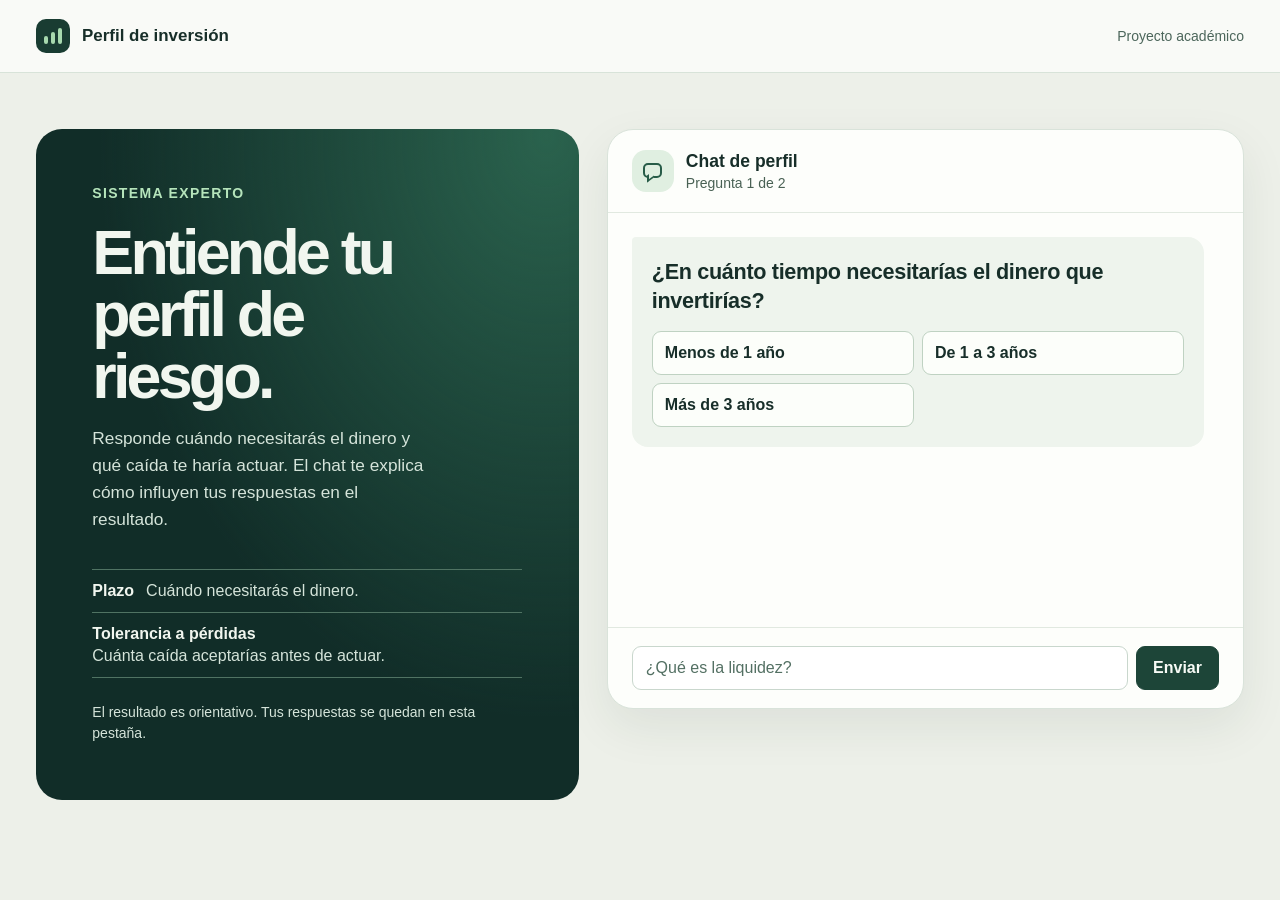
==== index.html @ 9a5e852f "Crear la página y el chat para explicar el perfil" ====
<!doctype html>
<html lang="es-MX">
<head>
  <meta charset="utf-8">
  <meta http-equiv="Content-Security-Policy" content="default-src 'none'; script-src 'self'; style-src 'self'; connect-src 'none'; base-uri 'none'; form-action 'none'">
  <meta name="viewport" content="width=device-width, initial-scale=1">
  <meta name="description" content="Explora tu perfil de riesgo y entiende qué respuestas explican tu resultado.">
  <meta name="theme-color" content="#112d28">
  <title>Perfil de inversión</title>
  <link rel="stylesheet" href="./styles.css">
  <script type="module" src="./chat.mjs"></script>
</head>
<body>
  <header class="header">
    <div class="contenedor cabecera">
      <div class="marca">
        <span class="marca-icono" aria-hidden="true"><i></i><i></i><i></i></span>
        <span>Perfil de inversión</span>
      </div>
      <span class="contexto">Proyecto académico</span>
    </div>
  </header>

  <main class="contenedor principal">
    <section class="introduccion" aria-labelledby="titulo">
      <div class="intro-texto">
        <p class="etiqueta">Sistema experto</p>
        <h1 id="titulo">Entiende tu perfil de riesgo.</h1>
        <p class="bajada">Responde cuándo necesitarás el dinero y qué caída te haría actuar. El chat te explica cómo influyen tus respuestas en el resultado.</p>
      </div>
      <ul class="factores" aria-label="Factores de tu perfil">
        <li><strong>Plazo</strong><span>Cuándo necesitarás el dinero.</span></li>
        <li><strong>Tolerancia a pérdidas</strong><span>Cuánta caída aceptarías antes de actuar.</span></li>
      </ul>
      <p class="alcance">El resultado es orientativo. Tus respuestas se quedan en esta pestaña.</p>
    </section>

    <section class="chat" aria-labelledby="titulo-chat">
      <header class="chat-cabecera">
        <div class="asistente" aria-hidden="true"><span></span></div>
        <div class="chat-identidad">
          <h2 id="titulo-chat">Chat de perfil</h2>
          <p id="progreso">Pregunta 1 de 2</p>
        </div>
        <button type="button" class="boton-texto" id="reiniciar" hidden>Reiniciar</button>
      </header>
      <div class="chat-cuerpo">
        <div id="conversacion"></div>
        <div id="ayuda-respuesta" class="ayuda" role="status" hidden></div>
      </div>
      <footer class="chat-pie">
        <form id="consulta" autocomplete="off">
          <label class="solo-lectores" for="duda">Pregunta al chat</label>
          <input id="duda" name="duda" type="text" maxlength="160" placeholder="¿Qué es la liquidez?" required>
          <button type="submit" class="boton-oscuro">Enviar</button>
        </form>
      </footer>
      <noscript><p class="sin-script">Activa JavaScript para usar el cuestionario.</p></noscript>
    </section>
  </main>
</body>
</html>
---- styles.css ----
:root {
  color-scheme: light;
  font-family: "Segoe UI", Arial, sans-serif;
  color: #172e29;
  background: #edf0e9;
  --tinta: #172e29;
  --borde: #d8e3d9;
  --enfoque: #176a4d;
}

* { box-sizing: border-box; }
body { margin: 0; }
[hidden] { display: none !important; }

button, input { font: inherit; }
button { cursor: pointer; }
button:focus-visible, input:focus-visible {
  outline: 3px solid var(--enfoque);
  outline-offset: 3px;
}

.contenedor {
  width: min(1240px, calc(100% - 72px));
  margin-inline: auto;
}

.header {
  background: #f9faf7;
  border-bottom: 1px solid var(--borde);
}

.cabecera {
  display: flex;
  align-items: center;
  justify-content: space-between;
  min-height: 72px;
  gap: 16px;
}

.marca {
  display: flex;
  align-items: center;
  gap: 12px;
  font-size: 1.06rem;
  font-weight: 700;
}

.marca-icono {
  display: flex;
  gap: 3px;
  align-items: end;
  justify-content: center;
  width: 34px;
  height: 34px;
  padding-bottom: 9px;
  border-radius: 10px;
  background: #193c32;
}

.marca-icono i { width: 4px; border-radius: 2px; background: #a7d9ae; }
.marca-icono i:nth-child(1) { height: 8px; }
.marca-icono i:nth-child(2) { height: 12px; }
.marca-icono i:nth-child(3) { height: 16px; }
.contexto { font-size: .875rem; color: #4c665b; }

.principal {
  display: grid;
  grid-template-columns: minmax(0, .92fr) minmax(0, 1.08fr);
  gap: 28px;
  padding-block: clamp(36px, 6.2vh, 74px);
  align-items: start;
}

.introduccion {
  color: #f1f6ef;
  background:
    radial-gradient(ellipse at 94% 1%, #2a624d 0%, transparent 62%),
    #112d28;
  border-radius: 26px;
  min-height: 580px;
  padding: clamp(32px, 4.4vw, 66px);
  display: flex;
  flex-direction: column;
}

.etiqueta {
  margin: 0;
  font-size: .875rem;
  font-weight: 700;
  letter-spacing: .095em;
  text-transform: uppercase;
}

.introduccion .etiqueta { color: #b5e4bb; }
h1 {
  margin: 20px 0 18px;
  max-width: 11ch;
  font-size: clamp(2.7rem, 4.9vw, 4.8rem);
  font-weight: 690;
  letter-spacing: -.06em;
  line-height: .99;
}

.bajada {
  margin: 0;
  color: #d5e4da;
  font-size: 1.08rem;
  line-height: 1.56;
  max-width: 36ch;
}

.factores {
  list-style: none;
  padding: 0;
  margin: 36px 0 0;
  border-top: 1px solid #507363;
}

.factores li {
  display: flex;
  flex-wrap: wrap;
  align-items: baseline;
  gap: 4px 12px;
  padding-block: 12px;
  border-bottom: 1px solid #507363;
}

.factores li span { color: #d5e4da; }
.alcance {
  margin: auto 0 0;
  padding-top: 24px;
  font-size: .875rem;
  line-height: 1.5;
  color: #d5e4da;
}

.chat {
  display: flex;
  flex-direction: column;
  min-width: 0;
  min-height: 580px;
  border: 1px solid #d9e3da;
  border-radius: 26px;
  background: #fdfefb;
  box-shadow: 0 18px 48px rgb(25 53 43 / .08);
}

.chat-cabecera {
  display: flex;
  align-items: center;
  gap: 12px;
  padding: 20px 24px;
  border-bottom: 1px solid #e1e9e0;
}

.asistente {
  display: grid;
  place-items: center;
  width: 42px;
  height: 42px;
  flex: 0 0 42px;
  border-radius: 14px;
  background: #e0efe1;
}

.asistente span {
  width: 19px;
  height: 15px;
  position: relative;
  border: 2px solid #285c48;
  border-radius: 5px;
}

.asistente span::after {
  content: '';
  position: absolute;
  width: 5px;
  height: 5px;
  left: 2px;
  bottom: -4px;
  border-left: 2px solid #285c48;
  border-bottom: 2px solid #285c48;
  transform: skewY(-36deg);
  background: #e0efe1;
}

.chat-identidad { flex: 1; }
.chat-identidad h2 { margin: 0; font-size: 1.095rem; }
.chat-identidad p { margin: 3px 0 0; color: #496154; font-size: .875rem; }

.chat-cuerpo {
  flex: 1;
  padding: 24px;
  min-height: 320px;
  max-height: 640px;
  overflow: auto;
  scrollbar-gutter: stable;
}

.turno, .ayuda {
  border-radius: 4px 16px 16px;
  background: #eef4ed;
  padding: 20px;
}

.pregunta {
  margin: 0 0 16px;
  font-size: clamp(1.1rem, 1.8vw, 1.35rem);
  letter-spacing: -.015em;
  line-height: 1.35;
}

.opciones { display: grid; grid-template-columns: repeat(2, minmax(0, 1fr)); gap: 8px; }
.opcion {
  padding: 10px 12px;
  min-height: 44px;
  border: 1px solid #bfd2c2;
  border-radius: 9px;
  background: #fcfefa;
  text-align: left;
  color: var(--tinta);
  font-weight: 650;
  line-height: 1.3;
}

.opcion:hover { background: #dcecdf; border-color: #6f9b7f; }
.respuesta {
  display: flex;
  align-items: center;
  justify-content: space-between;
  gap: 6px 12px;
  flex-wrap: wrap;
  margin: 0 0 8px auto;
  width: fit-content;
  max-width: 100%;
  padding: 4px 10px 4px 14px;
  border-radius: 13px 4px 13px 13px;
  background: #e8efe7;
  font-size: .9375rem;
}

.respuestas { margin-bottom: 20px; }
.boton-texto {
  padding: 5px 8px;
  min-height: 34px;
  border: 0;
  background: transparent;
  border-radius: 6px;
  color: #2f614d;
  font-size: .875rem;
  font-weight: 700;
}
.boton-texto:hover { text-decoration: underline; }
.volver { margin-top: 10px; }

.ayuda { margin-top: 14px; color: #254a3c; line-height: 1.48; }
.resultado {
  padding: 22px;
  border-radius: 15px;
  border: 1px solid #b7d2bd;
  background: #edf6ea;
}
.resultado--moderado { background: #f5f4e4; border-color: #dcd5a5; }
.resultado--propenso { background: #e9f0f6; border-color: #b8cde0; }
.resultado .etiqueta { color: #365b4c; }
.resultado h3 { font-size: clamp(1.65rem, 4vw, 2.25rem); letter-spacing: -.035em; margin: 6px 0 8px; }
.resultado-texto { margin: 0; line-height: 1.48; }
.motivos { margin-top: 16px; padding-top: 15px; border-top: 1px solid #b7cbbd; }
.motivos h4 { margin: 0; }
.motivos ul { margin: 8px 0 0; padding-left: 19px; line-height: 1.46; }
.motivos li + li { margin-top: 7px; }
.boton-explicar {
  margin-top: 16px;
  padding: 9px 12px;
  min-height: 40px;
  color: #123b2e;
  background: #fbfdfb;
  border: 1px solid #adc8b7;
  border-radius: 8px;
  font-weight: 650;
}
.boton-explicar:hover { background: #e7f1e8; }

.chat-pie { padding: 18px 24px; border-top: 1px solid #e1e9e0; }
.chat-pie form { display: flex; gap: 8px; }
input {
  flex: 1;
  width: 100%;
  min-width: 0;
  padding: 11px 13px;
  border: 1px solid #c9d7cd;
  border-radius: 9px;
  color: var(--tinta);
  background: #fff;
}
input::placeholder { color: #537063; }
.boton-oscuro {
  min-height: 44px;
  padding-inline: 16px;
  border: 1px solid #1d4538;
  border-radius: 9px;
  color: #f7fbf6;
  background: #1d4538;
  font-weight: 650;
}
.boton-oscuro:hover { background: #30624e; }

.sin-script { padding-inline: 24px; }
.solo-lectores {
  position: absolute;
  width: 1px;
  height: 1px;
  padding: 0;
  margin: -1px;
  overflow: hidden;
  clip-path: inset(50%);
  white-space: nowrap;
}

@media (max-width: 960px) {
  .contenedor { width: min(100% - 40px, 820px); }
  .principal { gap: 16px; }
  .introduccion { padding: 32px; }
}

@media (max-width: 720px) {
  .contenedor { width: calc(100% - 28px); }
  .cabecera { min-height: 60px; gap: 8px; }
  .marca { font-size: .97rem; gap: 7px; }
  .marca-icono { width: 29px; height: 29px; padding-bottom: 6px; }
  .contexto { font-size: .8125rem; }
  .principal { grid-template-columns: minmax(0, 1fr); padding-block: 16px 26px; }
  .introduccion { min-height: 0; padding: 24px; border-radius: 18px; }
  h1 { max-width: 15ch; margin-block: 10px 12px; font-size: clamp(2.25rem, 9.1vw, 3rem); }
  .bajada { font-size: 1rem; }
  .factores { display: none; }
  .alcance { padding-top: 12px; }
  .chat { min-height: 390px; border-radius: 18px; }
  .chat-cuerpo { min-height: 236px; max-height: none; }
  .chat-cabecera, .chat-cuerpo, .chat-pie { padding: 14px; }
  .turno, .ayuda, .resultado { padding: 16px; }
}

@media (max-width: 360px) {
  .opciones { grid-template-columns: minmax(0, 1fr); }
}
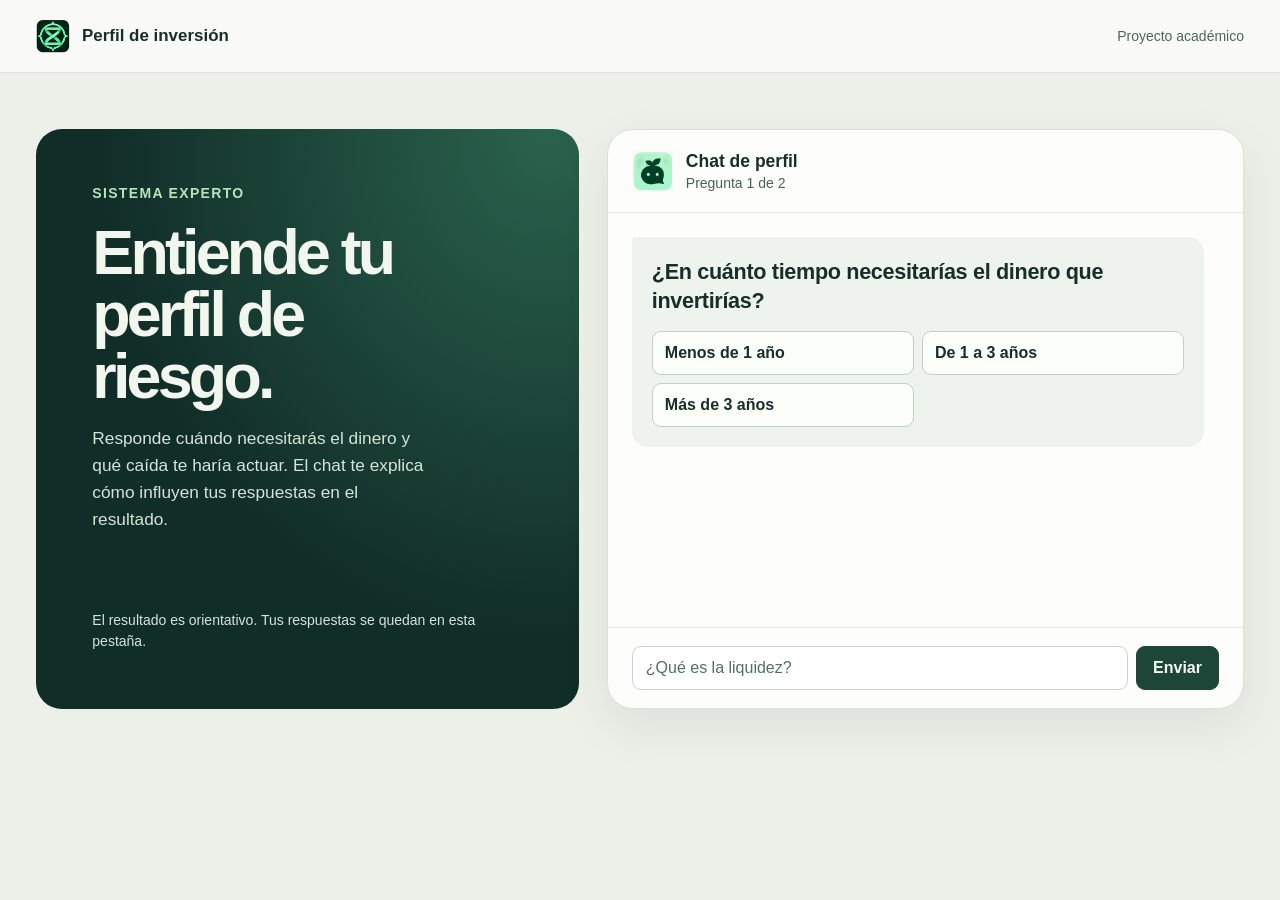
==== commit 2ce5d4b3: "Integrar los iconos y completar las explicaciones del chat" ====
--- a/index.html
+++ b/index.html
@@ -2,11 +2,12 @@
 <html lang="es-MX">
 <head>
   <meta charset="utf-8">
-  <meta http-equiv="Content-Security-Policy" content="default-src 'none'; script-src 'self'; style-src 'self'; connect-src 'none'; base-uri 'none'; form-action 'none'">
+  <meta http-equiv="Content-Security-Policy" content="default-src 'none'; script-src 'self'; style-src 'self'; img-src 'self'; connect-src 'none'; base-uri 'none'; form-action 'none'">
   <meta name="viewport" content="width=device-width, initial-scale=1">
   <meta name="description" content="Explora tu perfil de riesgo y entiende qué respuestas explican tu resultado.">
   <meta name="theme-color" content="#112d28">
   <title>Perfil de inversión</title>
+  <link rel="icon" href="./assets/marca.webp" type="image/webp">
   <link rel="stylesheet" href="./styles.css">
   <script type="module" src="./chat.mjs"></script>
 </head>
@@ -14,7 +15,7 @@
   <header class="header">
     <div class="contenedor cabecera">
       <div class="marca">
-        <span class="marca-icono" aria-hidden="true"><i></i><i></i><i></i></span>
+        <img class="marca-icono" src="./assets/marca.webp" width="34" height="34" alt="">
         <span>Perfil de inversión</span>
       </div>
       <span class="contexto">Proyecto académico</span>
@@ -28,16 +29,12 @@
         <h1 id="titulo">Entiende tu perfil de riesgo.</h1>
         <p class="bajada">Responde cuándo necesitarás el dinero y qué caída te haría actuar. El chat te explica cómo influyen tus respuestas en el resultado.</p>
       </div>
-      <ul class="factores" aria-label="Factores de tu perfil">
-        <li><strong>Plazo</strong><span>Cuándo necesitarás el dinero.</span></li>
-        <li><strong>Tolerancia a pérdidas</strong><span>Cuánta caída aceptarías antes de actuar.</span></li>
-      </ul>
       <p class="alcance">El resultado es orientativo. Tus respuestas se quedan en esta pestaña.</p>
     </section>
 
     <section class="chat" aria-labelledby="titulo-chat">
       <header class="chat-cabecera">
-        <div class="asistente" aria-hidden="true"><span></span></div>
+        <img class="asistente" src="./assets/asistente.webp" width="42" height="42" alt="">
         <div class="chat-identidad">
           <h2 id="titulo-chat">Chat de perfil</h2>
           <p id="progreso">Pregunta 1 de 2</p>
--- a/styles.css
+++ b/styles.css
@@ -46,21 +46,11 @@
 }
 
 .marca-icono {
-  display: flex;
-  gap: 3px;
-  align-items: end;
-  justify-content: center;
   width: 34px;
   height: 34px;
-  padding-bottom: 9px;
-  border-radius: 10px;
-  background: #193c32;
-}
-
-.marca-icono i { width: 4px; border-radius: 2px; background: #a7d9ae; }
-.marca-icono i:nth-child(1) { height: 8px; }
-.marca-icono i:nth-child(2) { height: 12px; }
-.marca-icono i:nth-child(3) { height: 16px; }
+  flex: 0 0 auto;
+}
+
 .contexto { font-size: .875rem; color: #4c665b; }
 
 .principal {
@@ -109,23 +99,6 @@
   max-width: 36ch;
 }
 
-.factores {
-  list-style: none;
-  padding: 0;
-  margin: 36px 0 0;
-  border-top: 1px solid #507363;
-}
-
-.factores li {
-  display: flex;
-  flex-wrap: wrap;
-  align-items: baseline;
-  gap: 4px 12px;
-  padding-block: 12px;
-  border-bottom: 1px solid #507363;
-}
-
-.factores li span { color: #d5e4da; }
 .alcance {
   margin: auto 0 0;
   padding-top: 24px;
@@ -154,34 +127,9 @@
 }
 
 .asistente {
-  display: grid;
-  place-items: center;
   width: 42px;
   height: 42px;
   flex: 0 0 42px;
-  border-radius: 14px;
-  background: #e0efe1;
-}
-
-.asistente span {
-  width: 19px;
-  height: 15px;
-  position: relative;
-  border: 2px solid #285c48;
-  border-radius: 5px;
-}
-
-.asistente span::after {
-  content: '';
-  position: absolute;
-  width: 5px;
-  height: 5px;
-  left: 2px;
-  bottom: -4px;
-  border-left: 2px solid #285c48;
-  border-bottom: 2px solid #285c48;
-  transform: skewY(-36deg);
-  background: #e0efe1;
 }
 
 .chat-identidad { flex: 1; }
@@ -327,13 +275,12 @@
   .contenedor { width: calc(100% - 28px); }
   .cabecera { min-height: 60px; gap: 8px; }
   .marca { font-size: .97rem; gap: 7px; }
-  .marca-icono { width: 29px; height: 29px; padding-bottom: 6px; }
+  .marca-icono { width: 29px; height: 29px; }
   .contexto { font-size: .8125rem; }
   .principal { grid-template-columns: minmax(0, 1fr); padding-block: 16px 26px; }
   .introduccion { min-height: 0; padding: 24px; border-radius: 18px; }
   h1 { max-width: 15ch; margin-block: 10px 12px; font-size: clamp(2.25rem, 9.1vw, 3rem); }
   .bajada { font-size: 1rem; }
-  .factores { display: none; }
   .alcance { padding-top: 12px; }
   .chat { min-height: 390px; border-radius: 18px; }
   .chat-cuerpo { min-height: 236px; max-height: none; }
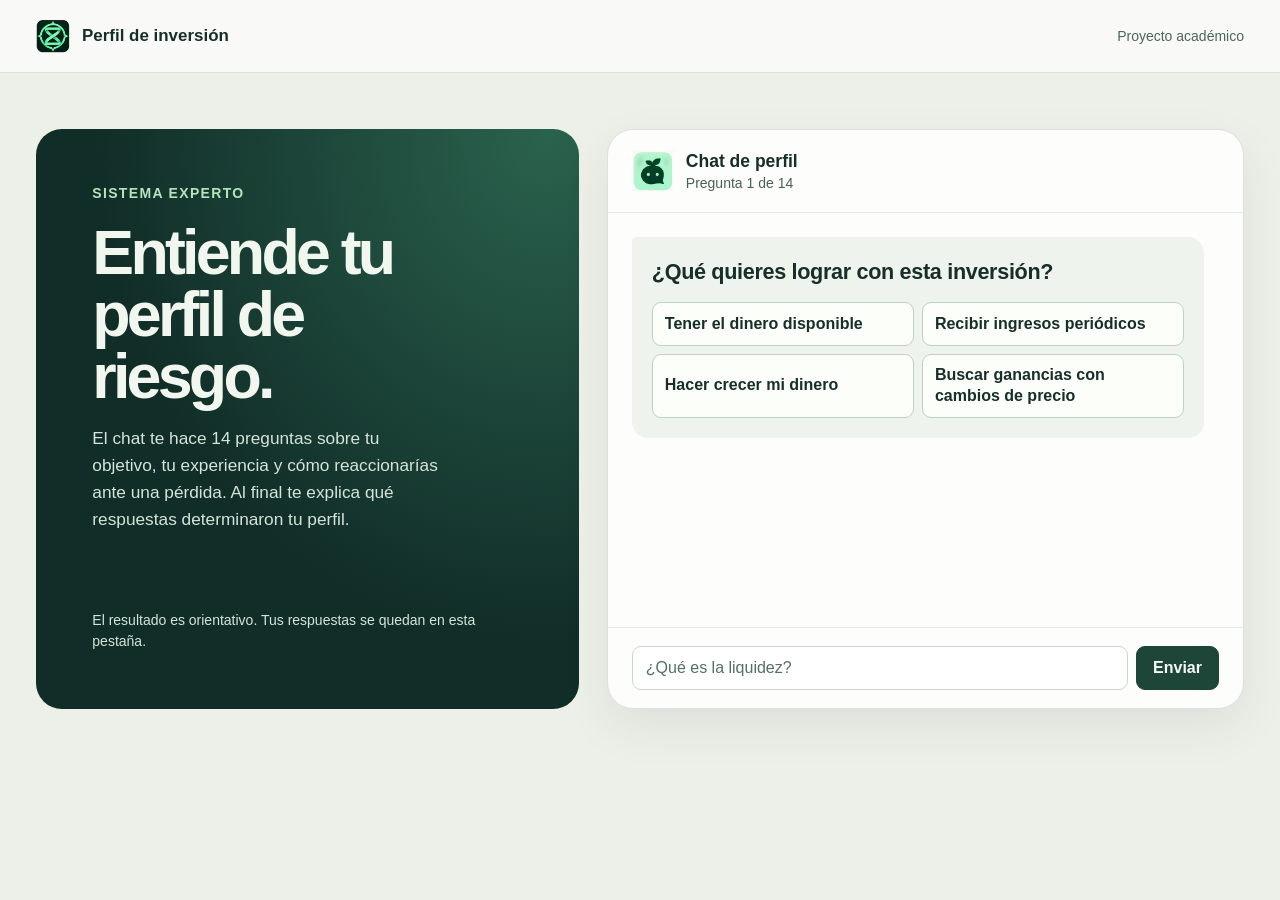
==== commit 49964fc1: "Completar el cuestionario y explicar el cálculo del perfil" ====
--- a/index.html
+++ b/index.html
@@ -27,7 +27,7 @@
       <div class="intro-texto">
         <p class="etiqueta">Sistema experto</p>
         <h1 id="titulo">Entiende tu perfil de riesgo.</h1>
-        <p class="bajada">Responde cuándo necesitarás el dinero y qué caída te haría actuar. El chat te explica cómo influyen tus respuestas en el resultado.</p>
+        <p class="bajada">El chat te hace 14 preguntas sobre tu objetivo, tu experiencia y cómo reaccionarías ante una pérdida. Al final te explica qué respuestas determinaron tu perfil.</p>
       </div>
       <p class="alcance">El resultado es orientativo. Tus respuestas se quedan en esta pestaña.</p>
     </section>
@@ -37,7 +37,7 @@
         <img class="asistente" src="./assets/asistente.webp" width="42" height="42" alt="">
         <div class="chat-identidad">
           <h2 id="titulo-chat">Chat de perfil</h2>
-          <p id="progreso">Pregunta 1 de 2</p>
+          <p id="progreso">Pregunta 1 de 14</p>
         </div>
         <button type="button" class="boton-texto" id="reiniciar" hidden>Reiniciar</button>
       </header>
--- a/styles.css
+++ b/styles.css
@@ -14,7 +14,7 @@
 
 button, input { font: inherit; }
 button { cursor: pointer; }
-button:focus-visible, input:focus-visible {
+button:focus-visible, input:focus-visible, summary:focus-visible {
   outline: 3px solid var(--enfoque);
   outline-offset: 3px;
 }
@@ -172,22 +172,42 @@
 }
 
 .opcion:hover { background: #dcecdf; border-color: #6f9b7f; }
+.opcion[aria-pressed="true"] { border-color: #6f9b7f; background: #dcecdf; }
+.respuestas {
+  margin-top: 16px;
+  border: 1px solid var(--borde);
+  border-radius: 10px;
+  background: #fcfefa;
+}
+.respuestas summary {
+  min-height: 44px;
+  padding: 11px 14px;
+  color: #2f614d;
+  font-weight: 650;
+  cursor: pointer;
+}
+.respuestas ul {
+  list-style: none;
+  margin: 0;
+  padding: 0 12px 12px;
+}
 .respuesta {
   display: flex;
   align-items: center;
   justify-content: space-between;
   gap: 6px 12px;
   flex-wrap: wrap;
-  margin: 0 0 8px auto;
-  width: fit-content;
-  max-width: 100%;
-  padding: 4px 10px 4px 14px;
-  border-radius: 13px 4px 13px 13px;
+  margin-bottom: 6px;
+  padding: 7px 10px;
+  border-radius: 8px;
   background: #e8efe7;
   font-size: .9375rem;
 }
 
-.respuestas { margin-bottom: 20px; }
+.respuesta:last-child { margin-bottom: 0; }
+.respuesta-texto { flex: 1 1 190px; }
+.respuesta-texto strong, .respuesta-texto span { display: block; }
+.respuesta-texto span { margin-top: 2px; }
 .boton-texto {
   padding: 5px 8px;
   min-height: 34px;
@@ -215,6 +235,9 @@
 .resultado-texto { margin: 0; line-height: 1.48; }
 .motivos { margin-top: 16px; padding-top: 15px; border-top: 1px solid #b7cbbd; }
 .motivos h4 { margin: 0; }
+.motivos h5 { margin: 15px 0 4px; font-size: .95rem; }
+.motivos p { margin: 0; line-height: 1.46; }
+.motivos ul + p { margin-top: 8px; }
 .motivos ul { margin: 8px 0 0; padding-left: 19px; line-height: 1.46; }
 .motivos li + li { margin-top: 7px; }
 .boton-explicar {
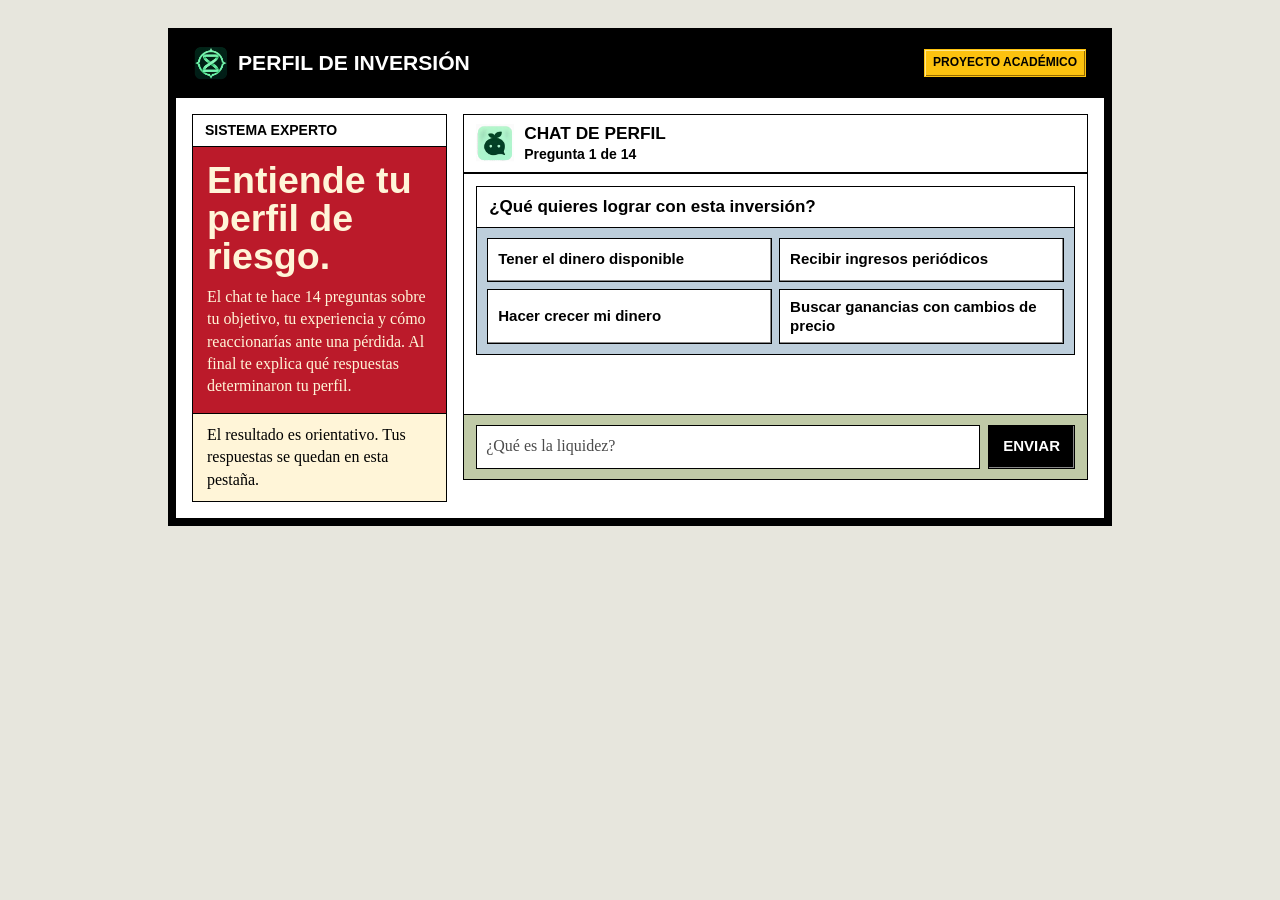
==== commit dc8921e7: "Aplicar un estilo de catálogo web de los noventa" ====
--- a/index.html
+++ b/index.html
@@ -5,11 +5,11 @@
   <meta http-equiv="Content-Security-Policy" content="default-src 'none'; script-src 'self'; style-src 'self'; img-src 'self'; connect-src 'none'; base-uri 'none'; form-action 'none'">
   <meta name="viewport" content="width=device-width, initial-scale=1">
   <meta name="description" content="Explora tu perfil de riesgo y entiende qué respuestas explican tu resultado.">
-  <meta name="theme-color" content="#112d28">
+  <meta name="theme-color" content="#000000">
   <title>Perfil de inversión</title>
   <link rel="icon" href="./assets/marca.webp" type="image/webp">
-  <link rel="stylesheet" href="./styles.css">
-  <script type="module" src="./chat.mjs"></script>
+  <link rel="stylesheet" href="./styles.css?v=3">
+  <script type="module" src="./chat.mjs?v=2"></script>
 </head>
 <body>
   <header class="header">
--- a/styles.css
+++ b/styles.css
@@ -1,282 +1,270 @@
 :root {
   color-scheme: light;
-  font-family: "Segoe UI", Arial, sans-serif;
-  color: #172e29;
-  background: #edf0e9;
-  --tinta: #172e29;
-  --borde: #d8e3d9;
-  --enfoque: #176a4d;
+  color: #000;
+  background: #e7e6dd;
+  font: 1rem/1.4 "Times New Roman", Times, serif;
+  --tinta: #000;
+  --papel: #fff;
+  --crema: #fff5d8;
+  --rojo: #bb1a2a;
+  --amarillo: #fcc20f;
+  --enlace: #0000ee;
+  --cielo: #bdcedb;
+  --salvia: #c0caa7;
+  --melocoton: #ebbb94;
+  --lavanda: #b6bfee;
+  --fuente-ui: Helvetica, Arial, sans-serif;
+  --fuente-titular: "Arial Black", Arial, sans-serif;
 }
 
 * { box-sizing: border-box; }
-body { margin: 0; }
 [hidden] { display: none !important; }
+
+body {
+  width: min(944px, calc(100% - 40px));
+  margin: 28px auto;
+  border: 8px solid var(--tinta);
+  background: var(--papel);
+}
 
 button, input { font: inherit; }
 button { cursor: pointer; }
 button:focus-visible, input:focus-visible, summary:focus-visible {
-  outline: 3px solid var(--enfoque);
-  outline-offset: 3px;
-}
-
-.contenedor {
-  width: min(1240px, calc(100% - 72px));
-  margin-inline: auto;
+  outline: 3px solid var(--enlace);
+  outline-offset: 2px;
 }
 
 .header {
-  background: #f9faf7;
-  border-bottom: 1px solid var(--borde);
+  color: var(--papel);
+  background: var(--tinta);
 }
 
 .cabecera {
+  min-height: 62px;
   display: flex;
   align-items: center;
   justify-content: space-between;
-  min-height: 72px;
-  gap: 16px;
+  gap: 12px;
+  padding: 4px 18px 12px;
 }
 
 .marca {
   display: flex;
   align-items: center;
-  gap: 12px;
-  font-size: 1.06rem;
-  font-weight: 700;
-}
-
-.marca-icono {
-  width: 34px;
-  height: 34px;
+  gap: 10px;
+  font: 900 clamp(1rem, 2.6vw, 1.32rem)/1.1 var(--fuente-titular);
+  text-transform: uppercase;
+}
+
+.marca-icono, .asistente {
+  display: block;
   flex: 0 0 auto;
 }
 
-.contexto { font-size: .875rem; color: #4c665b; }
+.contexto {
+  padding: 6px 8px;
+  color: var(--tinta);
+  background: var(--amarillo);
+  border: 1px solid var(--amarillo);
+  box-shadow: inset 1px 1px 0 #ffe589, inset -1px -1px 0 #966b00;
+  font: 700 .75rem/1.14 var(--fuente-ui);
+  text-align: center;
+  text-transform: uppercase;
+}
 
 .principal {
   display: grid;
-  grid-template-columns: minmax(0, .92fr) minmax(0, 1.08fr);
-  gap: 28px;
-  padding-block: clamp(36px, 6.2vh, 74px);
+  grid-template-columns: minmax(0, 29fr) minmax(0, 71fr);
   align-items: start;
+  gap: 16px;
+  padding: 16px;
 }
 
 .introduccion {
-  color: #f1f6ef;
-  background:
-    radial-gradient(ellipse at 94% 1%, #2a624d 0%, transparent 62%),
-    #112d28;
-  border-radius: 26px;
-  min-height: 580px;
-  padding: clamp(32px, 4.4vw, 66px);
-  display: flex;
+  border: 1px solid var(--tinta);
+  background: var(--rojo);
+  color: var(--crema);
+}
+
+.etiqueta {
+  margin: 0;
+  padding: 7px 12px;
+  border-bottom: 1px solid var(--tinta);
+  color: var(--tinta);
+  background: var(--papel);
+  font: 700 .875rem/1.2 var(--fuente-ui);
+  text-transform: uppercase;
+}
+
+h1 {
+  margin: 14px 14px 10px;
+  font: 900 clamp(1.6rem, 3.25vw, 2.35rem)/1.02 var(--fuente-titular);
+}
+
+.bajada { margin: 0 14px 15px; }
+.alcance {
+  margin: 0;
+  padding: 10px 14px;
+  border-top: 1px solid var(--tinta);
+  background: var(--crema);
+  color: var(--tinta);
+}
+
+.chat {
+  display: flex;
+  min-width: 0;
   flex-direction: column;
-}
-
-.etiqueta {
-  margin: 0;
-  font-size: .875rem;
-  font-weight: 700;
-  letter-spacing: .095em;
-  text-transform: uppercase;
-}
-
-.introduccion .etiqueta { color: #b5e4bb; }
-h1 {
-  margin: 20px 0 18px;
-  max-width: 11ch;
-  font-size: clamp(2.7rem, 4.9vw, 4.8rem);
-  font-weight: 690;
-  letter-spacing: -.06em;
-  line-height: .99;
-}
-
-.bajada {
-  margin: 0;
-  color: #d5e4da;
-  font-size: 1.08rem;
-  line-height: 1.56;
-  max-width: 36ch;
-}
-
-.alcance {
-  margin: auto 0 0;
-  padding-top: 24px;
-  font-size: .875rem;
-  line-height: 1.5;
-  color: #d5e4da;
-}
-
-.chat {
-  display: flex;
-  flex-direction: column;
-  min-width: 0;
-  min-height: 580px;
-  border: 1px solid #d9e3da;
-  border-radius: 26px;
-  background: #fdfefb;
-  box-shadow: 0 18px 48px rgb(25 53 43 / .08);
+  border: 1px solid var(--tinta);
+  background: var(--papel);
 }
 
 .chat-cabecera {
   display: flex;
   align-items: center;
-  gap: 12px;
-  padding: 20px 24px;
-  border-bottom: 1px solid #e1e9e0;
-}
-
-.asistente {
-  width: 42px;
-  height: 42px;
-  flex: 0 0 42px;
-}
-
+  gap: 10px;
+  padding: 9px 12px;
+  border-bottom: 2px solid var(--tinta);
+}
+
+.asistente { width: 38px; height: 38px; }
 .chat-identidad { flex: 1; }
-.chat-identidad h2 { margin: 0; font-size: 1.095rem; }
-.chat-identidad p { margin: 3px 0 0; color: #496154; font-size: .875rem; }
+.chat-identidad h2 {
+  margin: 0;
+  font: 900 1.08rem/1.15 var(--fuente-titular);
+  text-transform: uppercase;
+}
+.chat-identidad p { margin: 2px 0 0; font: 700 .875rem/1.2 var(--fuente-ui); }
 
 .chat-cuerpo {
-  flex: 1;
-  padding: 24px;
-  min-height: 320px;
-  max-height: 640px;
+  min-height: 240px;
+  max-height: 560px;
+  padding: 12px;
   overflow: auto;
-  scrollbar-gutter: stable;
-}
-
-.turno, .ayuda {
-  border-radius: 4px 16px 16px;
-  background: #eef4ed;
-  padding: 20px;
-}
-
+}
+
+.turno, .ayuda, .respuestas, .resultado { border: 1px solid var(--tinta); }
+.turno { background: var(--cielo); }
 .pregunta {
-  margin: 0 0 16px;
-  font-size: clamp(1.1rem, 1.8vw, 1.35rem);
-  letter-spacing: -.015em;
-  line-height: 1.35;
-}
-
-.opciones { display: grid; grid-template-columns: repeat(2, minmax(0, 1fr)); gap: 8px; }
-.opcion {
-  padding: 10px 12px;
+  margin: 0;
+  padding: 9px 12px;
+  border-bottom: 1px solid var(--tinta);
+  background: var(--papel);
+  font: 700 1.065rem/1.3 var(--fuente-ui);
+}
+
+.opciones {
+  display: grid;
+  grid-template-columns: repeat(2, minmax(0, 1fr));
+  gap: 7px;
+  padding: 10px;
+}
+
+.opcion, .boton-explicar, .boton-oscuro {
   min-height: 44px;
-  border: 1px solid #bfd2c2;
-  border-radius: 9px;
-  background: #fcfefa;
-  text-align: left;
-  color: var(--tinta);
-  font-weight: 650;
-  line-height: 1.3;
-}
-
-.opcion:hover { background: #dcecdf; border-color: #6f9b7f; }
-.opcion[aria-pressed="true"] { border-color: #6f9b7f; background: #dcecdf; }
+  padding: 8px 10px;
+  border: 1px solid var(--tinta);
+  background: var(--papel);
+  color: var(--tinta);
+  box-shadow: inset -1px -1px 0 #888;
+  font: 700 .94rem/1.25 var(--fuente-ui);
+}
+.opcion { text-align: left; }
+.opcion:hover, .opcion[aria-pressed="true"], .boton-explicar:hover { background: var(--crema); }
+.opcion:active, .boton-explicar:active, .boton-oscuro:active {
+  box-shadow: inset 1px 1px 0 #888;
+}
+
+.boton-texto {
+  min-height: 36px;
+  padding: 4px 8px;
+  border: 0;
+  background: transparent;
+  color: var(--enlace);
+  text-decoration: underline;
+  font-size: .94rem;
+}
+.boton-texto:hover { text-decoration-thickness: 2px; }
+.volver { margin: 0 0 4px 4px; }
+
 .respuestas {
-  margin-top: 16px;
-  border: 1px solid var(--borde);
-  border-radius: 10px;
-  background: #fcfefa;
+  margin-top: 10px;
+  background: var(--papel);
 }
 .respuestas summary {
   min-height: 44px;
-  padding: 11px 14px;
-  color: #2f614d;
-  font-weight: 650;
+  padding: 9px 11px;
+  color: var(--enlace);
+  font-weight: 700;
+  text-decoration: underline;
   cursor: pointer;
 }
-.respuestas ul {
-  list-style: none;
-  margin: 0;
-  padding: 0 12px 12px;
-}
+.respuestas ul { margin: 0; padding: 0; list-style: none; }
 .respuesta {
   display: flex;
   align-items: center;
   justify-content: space-between;
-  gap: 6px 12px;
   flex-wrap: wrap;
-  margin-bottom: 6px;
+  gap: 4px 10px;
   padding: 7px 10px;
-  border-radius: 8px;
-  background: #e8efe7;
-  font-size: .9375rem;
-}
-
-.respuesta:last-child { margin-bottom: 0; }
-.respuesta-texto { flex: 1 1 190px; }
+  border-top: 1px solid var(--tinta);
+}
+.respuesta:nth-child(odd) { background: var(--crema); }
+.respuesta-texto { flex: 1 1 180px; }
 .respuesta-texto strong, .respuesta-texto span { display: block; }
-.respuesta-texto span { margin-top: 2px; }
-.boton-texto {
-  padding: 5px 8px;
-  min-height: 34px;
-  border: 0;
-  background: transparent;
-  border-radius: 6px;
-  color: #2f614d;
-  font-size: .875rem;
-  font-weight: 700;
-}
-.boton-texto:hover { text-decoration: underline; }
-.volver { margin-top: 10px; }
-
-.ayuda { margin-top: 14px; color: #254a3c; line-height: 1.48; }
+.respuesta-texto strong { font-family: var(--fuente-ui); }
+
+.ayuda {
+  margin-top: 10px;
+  padding: 10px 12px;
+  background: var(--crema);
+}
+
 .resultado {
-  padding: 22px;
-  border-radius: 15px;
-  border: 1px solid #b7d2bd;
-  background: #edf6ea;
-}
-.resultado--moderado { background: #f5f4e4; border-color: #dcd5a5; }
-.resultado--propenso { background: #e9f0f6; border-color: #b8cde0; }
-.resultado .etiqueta { color: #365b4c; }
-.resultado h3 { font-size: clamp(1.65rem, 4vw, 2.25rem); letter-spacing: -.035em; margin: 6px 0 8px; }
-.resultado-texto { margin: 0; line-height: 1.48; }
-.motivos { margin-top: 16px; padding-top: 15px; border-top: 1px solid #b7cbbd; }
+  padding: 0 14px 14px;
+  background: var(--salvia);
+}
+.resultado--moderado { background: var(--melocoton); }
+.resultado--propenso { background: var(--lavanda); }
+.resultado .etiqueta { margin-inline: -14px; }
+.resultado h3 {
+  margin: 12px 0 6px;
+  font: 900 clamp(1.55rem, 4vw, 2.2rem)/1.05 var(--fuente-titular);
+}
+.resultado-texto { margin: 0; }
+.motivos { margin-top: 12px; padding-top: 10px; border-top: 1px solid var(--tinta); }
+.motivos h4, .motivos h5 { font-family: var(--fuente-ui); }
 .motivos h4 { margin: 0; }
-.motivos h5 { margin: 15px 0 4px; font-size: .95rem; }
-.motivos p { margin: 0; line-height: 1.46; }
-.motivos ul + p { margin-top: 8px; }
-.motivos ul { margin: 8px 0 0; padding-left: 19px; line-height: 1.46; }
-.motivos li + li { margin-top: 7px; }
-.boton-explicar {
-  margin-top: 16px;
-  padding: 9px 12px;
-  min-height: 40px;
-  color: #123b2e;
-  background: #fbfdfb;
-  border: 1px solid #adc8b7;
-  border-radius: 8px;
-  font-weight: 650;
-}
-.boton-explicar:hover { background: #e7f1e8; }
-
-.chat-pie { padding: 18px 24px; border-top: 1px solid #e1e9e0; }
+.motivos h5 { margin: 12px 0 3px; font-size: .95rem; }
+.motivos p { margin: 0; }
+.motivos ul { margin: 6px 0; padding-left: 20px; }
+.motivos li + li { margin-top: 4px; }
+.boton-explicar { margin-top: 12px; }
+
+.chat-pie {
+  padding: 10px 12px;
+  border-top: 1px solid var(--tinta);
+  background: var(--salvia);
+}
 .chat-pie form { display: flex; gap: 8px; }
 input {
   flex: 1;
   width: 100%;
   min-width: 0;
-  padding: 11px 13px;
-  border: 1px solid #c9d7cd;
-  border-radius: 9px;
-  color: var(--tinta);
-  background: #fff;
-}
-input::placeholder { color: #537063; }
+  padding: 7px 9px;
+  border: 1px solid var(--tinta);
+  background: var(--papel);
+  color: var(--tinta);
+}
+input::placeholder { color: #4b4b4b; }
 .boton-oscuro {
-  min-height: 44px;
-  padding-inline: 16px;
-  border: 1px solid #1d4538;
-  border-radius: 9px;
-  color: #f7fbf6;
-  background: #1d4538;
-  font-weight: 650;
-}
-.boton-oscuro:hover { background: #30624e; }
-
-.sin-script { padding-inline: 24px; }
+  padding-inline: 14px;
+  color: var(--papel);
+  background: var(--tinta);
+  text-transform: uppercase;
+}
+.boton-oscuro:hover { background: #292929; }
+
+.sin-script { padding-inline: 12px; }
 .solo-lectores {
   position: absolute;
   width: 1px;
@@ -288,29 +276,17 @@
   white-space: nowrap;
 }
 
-@media (max-width: 960px) {
-  .contenedor { width: min(100% - 40px, 820px); }
-  .principal { gap: 16px; }
-  .introduccion { padding: 32px; }
-}
-
-@media (max-width: 720px) {
-  .contenedor { width: calc(100% - 28px); }
-  .cabecera { min-height: 60px; gap: 8px; }
-  .marca { font-size: .97rem; gap: 7px; }
-  .marca-icono { width: 29px; height: 29px; }
-  .contexto { font-size: .8125rem; }
-  .principal { grid-template-columns: minmax(0, 1fr); padding-block: 16px 26px; }
-  .introduccion { min-height: 0; padding: 24px; border-radius: 18px; }
-  h1 { max-width: 15ch; margin-block: 10px 12px; font-size: clamp(2.25rem, 9.1vw, 3rem); }
-  .bajada { font-size: 1rem; }
-  .alcance { padding-top: 12px; }
-  .chat { min-height: 390px; border-radius: 18px; }
-  .chat-cuerpo { min-height: 236px; max-height: none; }
-  .chat-cabecera, .chat-cuerpo, .chat-pie { padding: 14px; }
-  .turno, .ayuda, .resultado { padding: 16px; }
-}
-
-@media (max-width: 360px) {
+@media (max-width: 760px) {
+  body { width: calc(100% - 24px); margin: 12px auto; border-width: 4px; }
+  .principal { grid-template-columns: 1fr; padding: 10px; gap: 10px; }
+  .cabecera { min-height: 54px; padding: 4px 10px 8px; }
+  .chat-cuerpo { min-height: 0; max-height: none; }
+}
+
+@media (max-width: 480px) {
+  body { width: calc(100% - 12px); margin: 6px auto; border-width: 3px; }
+  h1 { margin-block: 10px 7px; }
+  .chat-cabecera, .chat-cuerpo, .chat-pie { padding: 8px; }
+  .boton-texto { min-height: 44px; }
   .opciones { grid-template-columns: minmax(0, 1fr); }
 }
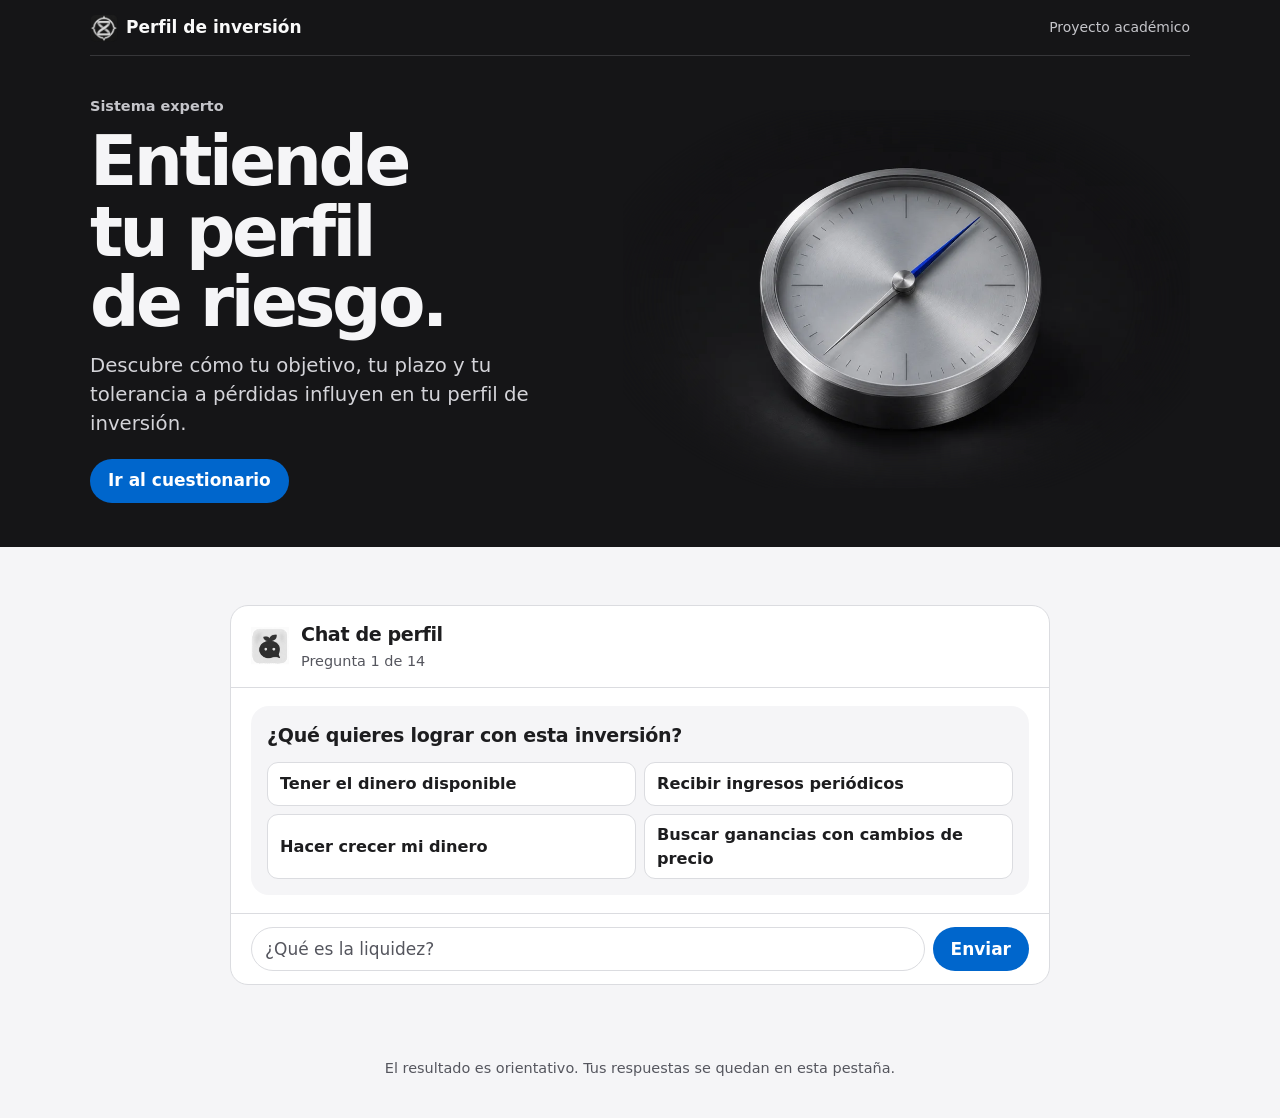
==== commit 5218a0f9: "Rediseñar la portada y el cuestionario con una interfaz sobria" ====
--- a/index.html
+++ b/index.html
@@ -5,10 +5,10 @@
   <meta http-equiv="Content-Security-Policy" content="default-src 'none'; script-src 'self'; style-src 'self'; img-src 'self'; connect-src 'none'; base-uri 'none'; form-action 'none'">
   <meta name="viewport" content="width=device-width, initial-scale=1">
   <meta name="description" content="Explora tu perfil de riesgo y entiende qué respuestas explican tu resultado.">
-  <meta name="theme-color" content="#000000">
+  <meta name="theme-color" content="#151517">
   <title>Perfil de inversión</title>
   <link rel="icon" href="./assets/marca.webp" type="image/webp">
-  <link rel="stylesheet" href="./styles.css?v=3">
+  <link rel="stylesheet" href="./styles.css?v=4">
   <script type="module" src="./chat.mjs?v=2"></script>
 </head>
 <body>
@@ -22,38 +22,46 @@
     </div>
   </header>
 
-  <main class="contenedor principal">
+  <main>
     <section class="introduccion" aria-labelledby="titulo">
-      <div class="intro-texto">
-        <p class="etiqueta">Sistema experto</p>
-        <h1 id="titulo">Entiende tu perfil de riesgo.</h1>
-        <p class="bajada">El chat te hace 14 preguntas sobre tu objetivo, tu experiencia y cómo reaccionarías ante una pérdida. Al final te explica qué respuestas determinaron tu perfil.</p>
+      <div class="contenedor portada">
+        <div class="intro-texto">
+          <p class="etiqueta">Sistema experto</p>
+          <h1 id="titulo">Entiende tu perfil de riesgo.</h1>
+          <p class="bajada">Descubre cómo tu objetivo, tu plazo y tu tolerancia a pérdidas influyen en tu perfil de inversión.</p>
+          <a class="accion" href="#cuestionario">Ir al cuestionario</a>
+        </div>
+        <img class="portada-imagen" src="./assets/brujula.webp" width="1080" height="720" alt="" fetchpriority="high">
       </div>
-      <p class="alcance">El resultado es orientativo. Tus respuestas se quedan en esta pestaña.</p>
     </section>
 
-    <section class="chat" aria-labelledby="titulo-chat">
-      <header class="chat-cabecera">
-        <img class="asistente" src="./assets/asistente.webp" width="42" height="42" alt="">
-        <div class="chat-identidad">
-          <h2 id="titulo-chat">Chat de perfil</h2>
-          <p id="progreso">Pregunta 1 de 14</p>
+    <div class="zona-chat">
+      <section class="chat contenedor" id="cuestionario" aria-labelledby="titulo-chat" tabindex="-1">
+        <header class="chat-cabecera">
+          <img class="asistente" src="./assets/asistente.webp" width="42" height="42" alt="">
+          <div class="chat-identidad">
+            <h2 id="titulo-chat">Chat de perfil</h2>
+            <p id="progreso">Pregunta 1 de 14</p>
+          </div>
+          <button type="button" class="boton-texto" id="reiniciar" hidden>Reiniciar</button>
+        </header>
+        <div class="chat-cuerpo">
+          <div id="conversacion"></div>
+          <div id="ayuda-respuesta" class="ayuda" role="status" hidden></div>
         </div>
-        <button type="button" class="boton-texto" id="reiniciar" hidden>Reiniciar</button>
-      </header>
-      <div class="chat-cuerpo">
-        <div id="conversacion"></div>
-        <div id="ayuda-respuesta" class="ayuda" role="status" hidden></div>
-      </div>
-      <footer class="chat-pie">
-        <form id="consulta" autocomplete="off">
-          <label class="solo-lectores" for="duda">Pregunta al chat</label>
-          <input id="duda" name="duda" type="text" maxlength="160" placeholder="¿Qué es la liquidez?" required>
-          <button type="submit" class="boton-oscuro">Enviar</button>
-        </form>
-      </footer>
-      <noscript><p class="sin-script">Activa JavaScript para usar el cuestionario.</p></noscript>
-    </section>
+        <footer class="chat-pie">
+          <form id="consulta" autocomplete="off">
+            <label class="solo-lectores" for="duda">Pregunta al chat</label>
+            <input id="duda" name="duda" type="text" maxlength="160" placeholder="¿Qué es la liquidez?" required>
+            <button type="submit" class="boton-oscuro">Enviar</button>
+          </form>
+        </footer>
+        <noscript><p class="sin-script">Activa JavaScript para usar el cuestionario.</p></noscript>
+      </section>
+    </div>
   </main>
+  <footer class="pie">
+    <p class="contenedor alcance">El resultado es orientativo. Tus respuestas se quedan en esta pestaña.</p>
+  </footer>
 </body>
 </html>
--- a/styles.css
+++ b/styles.css
@@ -1,292 +1,242 @@
 :root {
   color-scheme: light;
-  color: #000;
-  background: #e7e6dd;
-  font: 1rem/1.4 "Times New Roman", Times, serif;
-  --tinta: #000;
+  color: #1d1d1f;
+  background: #f5f5f7;
+  font: 1.0625rem/1.47 system-ui, -apple-system, BlinkMacSystemFont, "Segoe UI", sans-serif;
+  --fondo: #f5f5f7;
   --papel: #fff;
-  --crema: #fff5d8;
-  --rojo: #bb1a2a;
-  --amarillo: #fcc20f;
-  --enlace: #0000ee;
-  --cielo: #bdcedb;
-  --salvia: #c0caa7;
-  --melocoton: #ebbb94;
-  --lavanda: #b6bfee;
-  --fuente-ui: Helvetica, Arial, sans-serif;
-  --fuente-titular: "Arial Black", Arial, sans-serif;
+  --grafito: #151517;
+  --tinta: #1d1d1f;
+  --secundario: #55565e;
+  --linea: #dbdce0;
+  --azul: #0066cc;
+  --foco: #0071e3;
+  --azul-suave: #eaf3fd;
+  --tarjeta: 18px;
+  --pastilla: 9999px;
 }
 
 * { box-sizing: border-box; }
+body { margin: 0; }
 [hidden] { display: none !important; }
-
-body {
-  width: min(944px, calc(100% - 40px));
-  margin: 28px auto;
-  border: 8px solid var(--tinta);
-  background: var(--papel);
-}
-
 button, input { font: inherit; }
 button { cursor: pointer; }
-button:focus-visible, input:focus-visible, summary:focus-visible {
-  outline: 3px solid var(--enlace);
-  outline-offset: 2px;
-}
-
-.header {
+button:focus-visible, a:focus-visible, input:focus-visible, summary:focus-visible {
+  outline: 2px solid var(--foco);
+  outline-offset: 3px;
+}
+
+.contenedor { width: min(1100px, calc(100% - 48px)); margin-inline: auto; }
+.header { background: var(--grafito); color: #fafafa; }
+.cabecera {
+  min-height: 56px;
+  display: flex;
+  align-items: center;
+  justify-content: space-between;
+  gap: 14px;
+  border-bottom: 1px solid #363639;
+}
+.marca { display: flex; align-items: center; gap: 8px; font-weight: 600; }
+.marca-icono, .asistente { display: block; flex: 0 0 auto; filter: grayscale(1); }
+.marca-icono { width: 28px; height: 28px; }
+.contexto { color: #c5c5ca; font-size: .82rem; text-align: right; }
+
+.introduccion { background: var(--grafito); color: #f5f5f7; }
+.portada {
+  display: grid;
+  grid-template-columns: minmax(0, .95fr) minmax(0, 1.05fr);
+  align-items: center;
+  gap: 20px;
+  padding-block: 28px 32px;
+}
+.intro-texto { position: relative; z-index: 1; padding-block: 12px; }
+.etiqueta { margin: 0; font-size: .85rem; font-weight: 600; }
+.introduccion .etiqueta { color: #c5c5ca; }
+h1 {
+  max-width: 12ch;
+  margin: 9px 0 14px;
+  font-size: clamp(2.6rem, 5.4vw, 4.45rem);
+  font-weight: 600;
+  line-height: 1.02;
+  letter-spacing: -.05em;
+  text-wrap: balance;
+}
+.bajada { max-width: 38ch; margin: 0; color: #d4d4d9; font-size: clamp(1rem, 2vw, 1.16rem); }
+.portada-imagen {
+  display: block;
+  width: 100%;
+  height: auto;
+  mask-image: radial-gradient(ellipse at center, #000 56%, transparent 79%);
+}
+
+.accion, .boton-oscuro {
+  display: inline-flex;
+  align-items: center;
+  justify-content: center;
+  min-height: 44px;
+  padding: 8px 18px;
+  border: 0;
+  border-radius: var(--pastilla);
+  background: var(--azul);
   color: var(--papel);
-  background: var(--tinta);
-}
-
-.cabecera {
-  min-height: 62px;
+  font-weight: 600;
+  text-decoration: none;
+}
+.accion { margin-top: 20px; }
+.accion:hover, .boton-oscuro:hover { background: #0059b4; }
+.accion:active, .boton-oscuro:active, .opcion:active, .boton-explicar:active { transform: scale(.98); }
+
+.zona-chat { padding-block: clamp(26px, 5vw, 58px); }
+.chat {
+  max-width: 820px;
+  min-width: 0;
+  border: 1px solid var(--linea);
+  border-radius: var(--tarjeta);
+  background: var(--papel);
+  scroll-margin-top: 16px;
+}
+.chat:focus { outline: none; }
+.chat-cabecera {
   display: flex;
   align-items: center;
-  justify-content: space-between;
   gap: 12px;
-  padding: 4px 18px 12px;
-}
-
-.marca {
-  display: flex;
-  align-items: center;
-  gap: 10px;
-  font: 900 clamp(1rem, 2.6vw, 1.32rem)/1.1 var(--fuente-titular);
-  text-transform: uppercase;
-}
-
-.marca-icono, .asistente {
-  display: block;
-  flex: 0 0 auto;
-}
-
-.contexto {
-  padding: 6px 8px;
-  color: var(--tinta);
-  background: var(--amarillo);
-  border: 1px solid var(--amarillo);
-  box-shadow: inset 1px 1px 0 #ffe589, inset -1px -1px 0 #966b00;
-  font: 700 .75rem/1.14 var(--fuente-ui);
-  text-align: center;
-  text-transform: uppercase;
-}
-
-.principal {
-  display: grid;
-  grid-template-columns: minmax(0, 29fr) minmax(0, 71fr);
-  align-items: start;
-  gap: 16px;
+  padding: 15px 20px;
+  border-bottom: 1px solid var(--linea);
+}
+.asistente { width: 38px; height: 38px; }
+.chat-identidad { flex: 1; }
+.chat-identidad h2 { margin: 0; font-size: 1.125rem; font-weight: 600; letter-spacing: -.02em; }
+.chat-identidad p { margin: 2px 0 0; color: var(--secundario); font-size: .85rem; }
+
+.chat-cuerpo {
+  max-height: 580px;
+  padding: 18px 20px;
+  overflow: auto;
+}
+.turno, .ayuda, .resultado {
   padding: 16px;
-}
-
-.introduccion {
-  border: 1px solid var(--tinta);
-  background: var(--rojo);
-  color: var(--crema);
-}
-
-.etiqueta {
-  margin: 0;
-  padding: 7px 12px;
-  border-bottom: 1px solid var(--tinta);
+  border-radius: var(--tarjeta);
+  background: var(--fondo);
+}
+.pregunta { margin: 0 0 12px; font-size: 1.12rem; font-weight: 600; letter-spacing: -.015em; }
+.opciones { display: grid; grid-template-columns: repeat(2, minmax(0, 1fr)); gap: 8px; }
+.opcion, .boton-explicar {
+  min-height: 44px;
+  padding: 8px 12px;
+  border: 1px solid var(--linea);
+  border-radius: 11px;
   color: var(--tinta);
   background: var(--papel);
-  font: 700 .875rem/1.2 var(--fuente-ui);
-  text-transform: uppercase;
-}
-
-h1 {
-  margin: 14px 14px 10px;
-  font: 900 clamp(1.6rem, 3.25vw, 2.35rem)/1.02 var(--fuente-titular);
-}
-
-.bajada { margin: 0 14px 15px; }
-.alcance {
-  margin: 0;
-  padding: 10px 14px;
-  border-top: 1px solid var(--tinta);
-  background: var(--crema);
-  color: var(--tinta);
-}
-
-.chat {
-  display: flex;
-  min-width: 0;
-  flex-direction: column;
-  border: 1px solid var(--tinta);
-  background: var(--papel);
-}
-
-.chat-cabecera {
-  display: flex;
-  align-items: center;
-  gap: 10px;
+  font-size: .95rem;
+  font-weight: 600;
+}
+.opcion { text-align: left; }
+.opcion:hover, .opcion[aria-pressed="true"] { border-color: var(--azul); background: var(--azul-suave); }
+.opcion[aria-pressed="true"] { color: var(--azul); }
+.boton-texto {
+  min-height: 44px;
+  padding: 5px 8px;
+  border: 0;
+  border-radius: 8px;
+  background: transparent;
+  color: var(--azul);
+  font-size: .9rem;
+  font-weight: 600;
+}
+.boton-texto:hover { text-decoration: underline; }
+.volver { margin-top: 6px; }
+
+.respuestas {
+  margin-top: 12px;
+  border: 1px solid var(--linea);
+  border-radius: 11px;
+}
+.respuestas summary {
+  min-height: 44px;
   padding: 9px 12px;
-  border-bottom: 2px solid var(--tinta);
-}
-
-.asistente { width: 38px; height: 38px; }
-.chat-identidad { flex: 1; }
-.chat-identidad h2 {
-  margin: 0;
-  font: 900 1.08rem/1.15 var(--fuente-titular);
-  text-transform: uppercase;
-}
-.chat-identidad p { margin: 2px 0 0; font: 700 .875rem/1.2 var(--fuente-ui); }
-
-.chat-cuerpo {
-  min-height: 240px;
-  max-height: 560px;
-  padding: 12px;
-  overflow: auto;
-}
-
-.turno, .ayuda, .respuestas, .resultado { border: 1px solid var(--tinta); }
-.turno { background: var(--cielo); }
-.pregunta {
-  margin: 0;
-  padding: 9px 12px;
-  border-bottom: 1px solid var(--tinta);
-  background: var(--papel);
-  font: 700 1.065rem/1.3 var(--fuente-ui);
-}
-
-.opciones {
-  display: grid;
-  grid-template-columns: repeat(2, minmax(0, 1fr));
-  gap: 7px;
-  padding: 10px;
-}
-
-.opcion, .boton-explicar, .boton-oscuro {
-  min-height: 44px;
-  padding: 8px 10px;
-  border: 1px solid var(--tinta);
-  background: var(--papel);
-  color: var(--tinta);
-  box-shadow: inset -1px -1px 0 #888;
-  font: 700 .94rem/1.25 var(--fuente-ui);
-}
-.opcion { text-align: left; }
-.opcion:hover, .opcion[aria-pressed="true"], .boton-explicar:hover { background: var(--crema); }
-.opcion:active, .boton-explicar:active, .boton-oscuro:active {
-  box-shadow: inset 1px 1px 0 #888;
-}
-
-.boton-texto {
-  min-height: 36px;
-  padding: 4px 8px;
-  border: 0;
-  background: transparent;
-  color: var(--enlace);
-  text-decoration: underline;
-  font-size: .94rem;
-}
-.boton-texto:hover { text-decoration-thickness: 2px; }
-.volver { margin: 0 0 4px 4px; }
-
-.respuestas {
-  margin-top: 10px;
-  background: var(--papel);
-}
-.respuestas summary {
-  min-height: 44px;
-  padding: 9px 11px;
-  color: var(--enlace);
-  font-weight: 700;
-  text-decoration: underline;
+  border-radius: 11px;
+  color: var(--azul);
+  font-weight: 600;
   cursor: pointer;
 }
-.respuestas ul { margin: 0; padding: 0; list-style: none; }
+.respuestas ul { margin: 0; padding: 0 12px; list-style: none; }
 .respuesta {
   display: flex;
+  flex-wrap: wrap;
   align-items: center;
   justify-content: space-between;
-  flex-wrap: wrap;
-  gap: 4px 10px;
-  padding: 7px 10px;
-  border-top: 1px solid var(--tinta);
-}
-.respuesta:nth-child(odd) { background: var(--crema); }
-.respuesta-texto { flex: 1 1 180px; }
+  gap: 5px 12px;
+  padding-block: 7px;
+  border-top: 1px solid var(--linea);
+  font-size: .94rem;
+}
+.respuesta-texto { flex: 1 1 180px; min-width: 0; }
 .respuesta-texto strong, .respuesta-texto span { display: block; }
-.respuesta-texto strong { font-family: var(--fuente-ui); }
-
-.ayuda {
-  margin-top: 10px;
-  padding: 10px 12px;
-  background: var(--crema);
-}
-
-.resultado {
-  padding: 0 14px 14px;
-  background: var(--salvia);
-}
-.resultado--moderado { background: var(--melocoton); }
-.resultado--propenso { background: var(--lavanda); }
-.resultado .etiqueta { margin-inline: -14px; }
+.respuesta-texto span { color: var(--secundario); }
+.ayuda { margin-top: 12px; color: var(--tinta); }
+
+.resultado .etiqueta { color: var(--secundario); }
 .resultado h3 {
-  margin: 12px 0 6px;
-  font: 900 clamp(1.55rem, 4vw, 2.2rem)/1.05 var(--fuente-titular);
+  margin: 4px 0 9px;
+  font-size: clamp(1.75rem, 4vw, 2.65rem);
+  font-weight: 600;
+  line-height: 1.1;
+  letter-spacing: -.045em;
 }
 .resultado-texto { margin: 0; }
-.motivos { margin-top: 12px; padding-top: 10px; border-top: 1px solid var(--tinta); }
-.motivos h4, .motivos h5 { font-family: var(--fuente-ui); }
+.motivos { margin-top: 12px; padding-top: 10px; border-top: 1px solid var(--linea); }
 .motivos h4 { margin: 0; }
 .motivos h5 { margin: 12px 0 3px; font-size: .95rem; }
 .motivos p { margin: 0; }
-.motivos ul { margin: 6px 0; padding-left: 20px; }
+.motivos ul { margin: 6px 0; padding-left: 22px; }
 .motivos li + li { margin-top: 4px; }
-.boton-explicar { margin-top: 12px; }
-
-.chat-pie {
-  padding: 10px 12px;
-  border-top: 1px solid var(--tinta);
-  background: var(--salvia);
-}
-.chat-pie form { display: flex; gap: 8px; }
+.boton-explicar { margin-top: 12px; color: var(--azul); border: 1px solid var(--azul); border-radius: var(--pastilla); }
+.boton-explicar:hover { background: var(--azul-suave); }
+
+.chat-pie { padding: 13px 20px; border-top: 1px solid var(--linea); }
+.chat-pie form { display: flex; align-items: stretch; gap: 8px; }
 input {
   flex: 1;
   width: 100%;
   min-width: 0;
-  padding: 7px 9px;
-  border: 1px solid var(--tinta);
+  padding: 8px 13px;
+  border: 1px solid var(--linea);
+  border-radius: var(--pastilla);
   background: var(--papel);
   color: var(--tinta);
 }
-input::placeholder { color: #4b4b4b; }
-.boton-oscuro {
-  padding-inline: 14px;
-  color: var(--papel);
-  background: var(--tinta);
-  text-transform: uppercase;
-}
-.boton-oscuro:hover { background: #292929; }
-
-.sin-script { padding-inline: 12px; }
+input::placeholder { color: var(--secundario); }
+
+.pie { padding: 0 0 24px; text-align: center; }
+.alcance, .sin-script { color: var(--secundario); font-size: .85rem; }
+.sin-script { padding-inline: 20px; }
 .solo-lectores {
   position: absolute;
   width: 1px;
   height: 1px;
-  padding: 0;
   margin: -1px;
   overflow: hidden;
   clip-path: inset(50%);
   white-space: nowrap;
 }
 
-@media (max-width: 760px) {
-  body { width: calc(100% - 24px); margin: 12px auto; border-width: 4px; }
-  .principal { grid-template-columns: 1fr; padding: 10px; gap: 10px; }
-  .cabecera { min-height: 54px; padding: 4px 10px 8px; }
-  .chat-cuerpo { min-height: 0; max-height: none; }
-}
-
-@media (max-width: 480px) {
-  body { width: calc(100% - 12px); margin: 6px auto; border-width: 3px; }
-  h1 { margin-block: 10px 7px; }
-  .chat-cabecera, .chat-cuerpo, .chat-pie { padding: 8px; }
-  .boton-texto { min-height: 44px; }
-  .opciones { grid-template-columns: minmax(0, 1fr); }
-}
+@media (max-width: 680px) {
+  .contenedor { width: calc(100% - 28px); }
+  .portada { grid-template-columns: 1fr; gap: 0; padding-block: 22px 4px; text-align: center; }
+  .intro-texto { padding-block: 0; }
+  h1 { max-width: 15ch; margin-inline: auto; font-size: clamp(2.15rem, 8.5vw, 3.2rem); }
+  .bajada { margin-inline: auto; }
+  .portada-imagen { width: min(100%, 380px); margin-inline: auto; }
+  .chat-cuerpo { max-height: none; }
+  .chat-cabecera, .chat-cuerpo, .chat-pie { padding: 12px; }
+}
+
+@media (max-width: 420px) {
+  .opciones { grid-template-columns: 1fr; }
+  .turno, .ayuda, .resultado { padding: 13px; }
+  .marca { font-size: .95rem; }
+}
+
+@media (prefers-reduced-motion: reduce) {
+  .accion:active, .boton-oscuro:active, .opcion:active, .boton-explicar:active { transform: none; }
+}
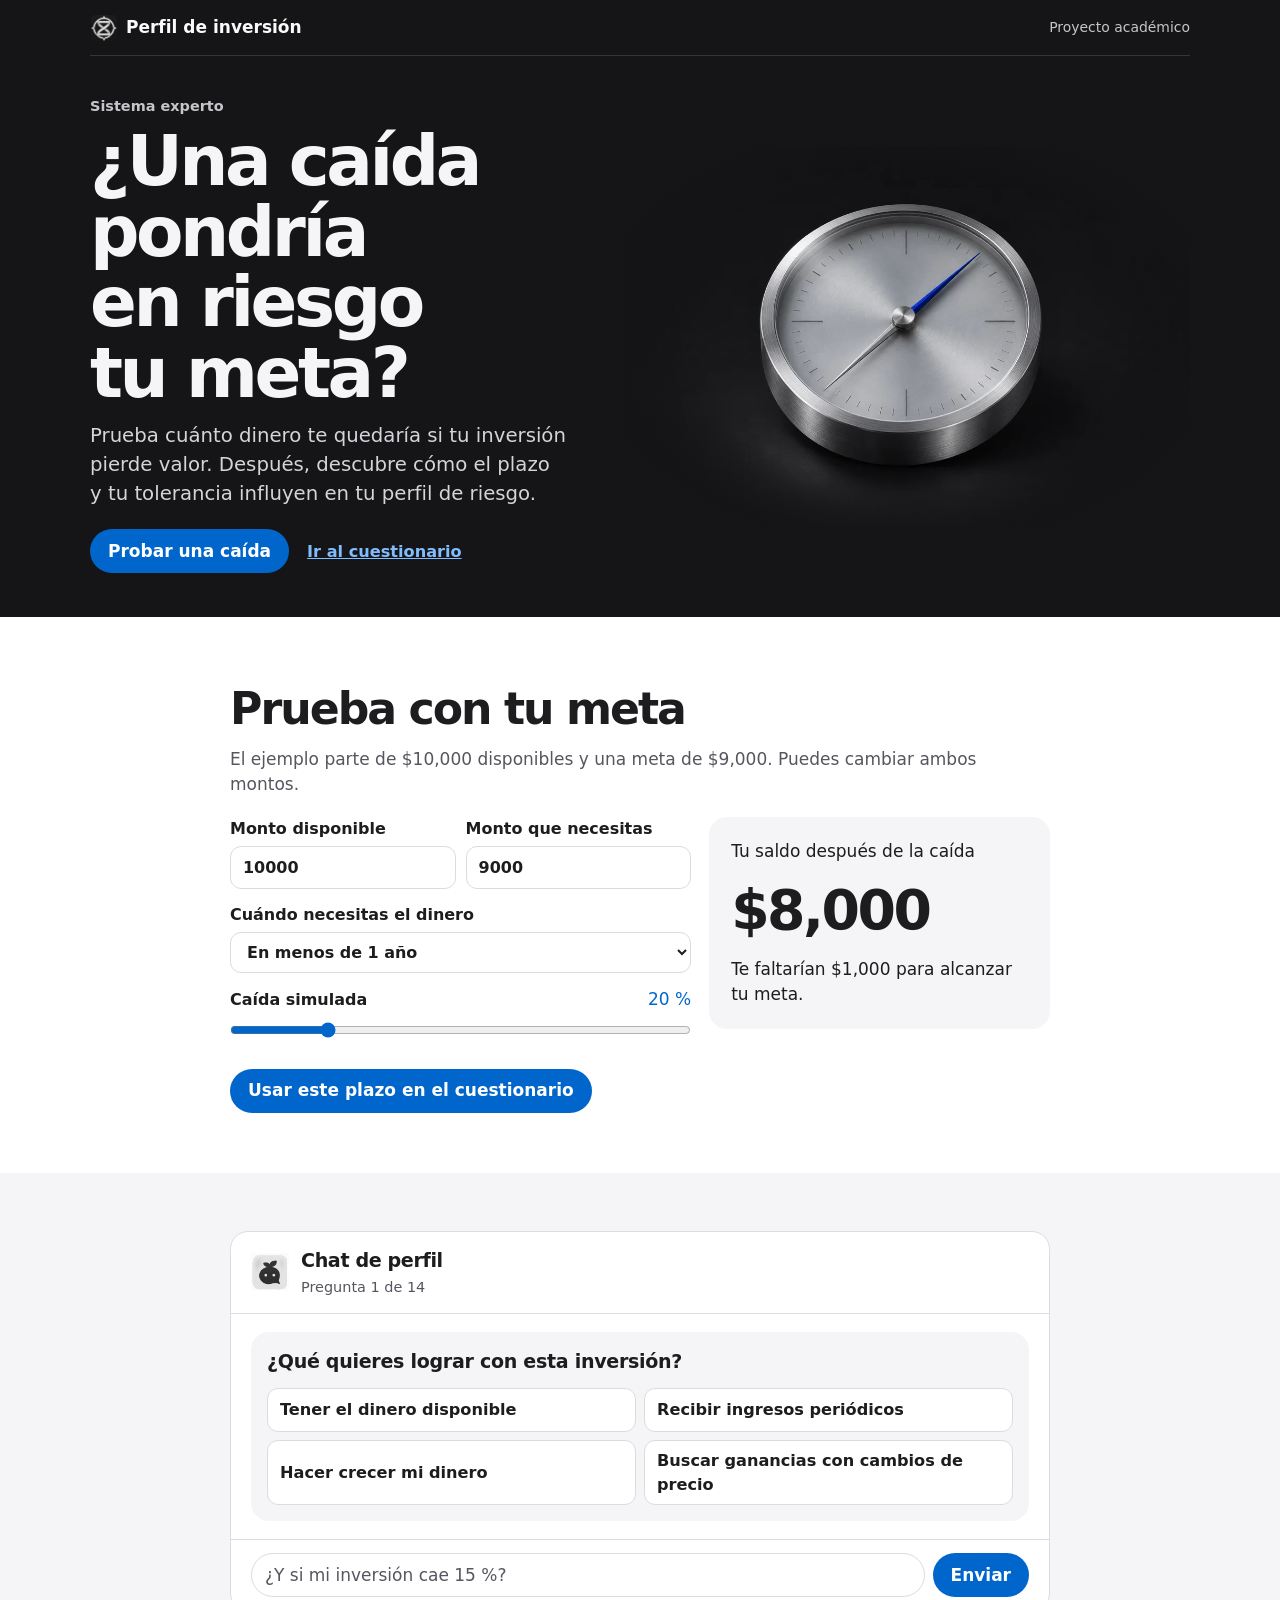
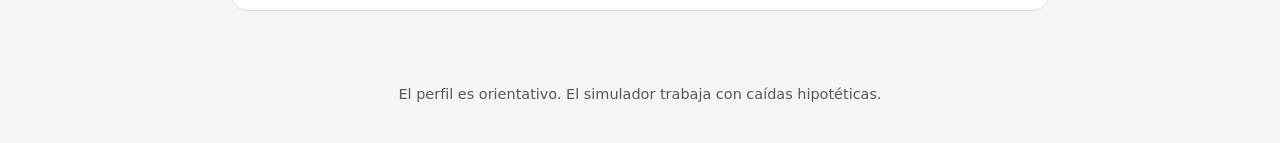
==== commit 234de3a0: "Añadir el simulador de metas y la conexión opcional a DeepSeek" ====
--- a/index.html
+++ b/index.html
@@ -2,14 +2,14 @@
 <html lang="es-MX">
 <head>
   <meta charset="utf-8">
-  <meta http-equiv="Content-Security-Policy" content="default-src 'none'; script-src 'self'; style-src 'self'; img-src 'self'; connect-src 'none'; base-uri 'none'; form-action 'none'">
+  <meta http-equiv="Content-Security-Policy" content="default-src 'none'; script-src 'self'; style-src 'self'; img-src 'self'; connect-src 'self'; base-uri 'none'; form-action 'none'">
   <meta name="viewport" content="width=device-width, initial-scale=1">
   <meta name="description" content="Explora tu perfil de riesgo y entiende qué respuestas explican tu resultado.">
   <meta name="theme-color" content="#151517">
   <title>Perfil de inversión</title>
   <link rel="icon" href="./assets/marca.webp" type="image/webp">
-  <link rel="stylesheet" href="./styles.css?v=4">
-  <script type="module" src="./chat.mjs?v=2"></script>
+  <link rel="stylesheet" href="./styles.css?v=5">
+  <script type="module" src="./chat.mjs?v=5"></script>
 </head>
 <body>
   <header class="header">
@@ -27,13 +27,57 @@
       <div class="contenedor portada">
         <div class="intro-texto">
           <p class="etiqueta">Sistema experto</p>
-          <h1 id="titulo">Entiende tu perfil de riesgo.</h1>
-          <p class="bajada">Descubre cómo tu objetivo, tu plazo y tu tolerancia a pérdidas influyen en tu perfil de inversión.</p>
-          <a class="accion" href="#cuestionario">Ir al cuestionario</a>
+          <h1 id="titulo">¿Una caída pondría en riesgo tu meta?</h1>
+          <p class="bajada">Prueba cuánto dinero te quedaría si tu inversión pierde valor. Después, descubre cómo el plazo y tu tolerancia influyen en tu perfil de riesgo.</p>
+          <div class="acciones-portada">
+            <a class="accion" href="#simulador">Probar una caída</a>
+            <a class="enlace-portada" href="#cuestionario">Ir al cuestionario</a>
+          </div>
         </div>
         <img class="portada-imagen" src="./assets/brujula.webp" width="1080" height="720" alt="" fetchpriority="high">
       </div>
     </section>
+
+    <div class="zona-simulador">
+      <section class="simulador contenedor" id="simulador" aria-labelledby="titulo-simulador" tabindex="-1">
+        <header class="simulador-cabecera">
+          <h2 id="titulo-simulador">Prueba con tu meta</h2>
+          <p>El ejemplo parte de $10,000 disponibles y una meta de $9,000. Puedes cambiar ambos montos.</p>
+        </header>
+        <div class="simulador-cuadricula">
+          <form id="escenario" class="escenario">
+            <div class="montos">
+              <label for="disponible">Monto disponible
+                <input id="disponible" type="number" inputmode="decimal" min="0" max="100000000" step="0.01" value="10000" required>
+              </label>
+              <label for="monto-meta">Monto que necesitas
+                <input id="monto-meta" type="number" inputmode="decimal" min="0.01" max="100000000" step="0.01" value="9000" required>
+              </label>
+            </div>
+            <label for="plazo-meta">Cuándo necesitas el dinero
+              <select id="plazo-meta">
+                <option value="A">En menos de 1 año</option>
+                <option value="B">En 1 a 3 años</option>
+                <option value="C">En más de 3 años</option>
+              </select>
+            </label>
+            <div class="caida">
+              <div>
+                <label for="caida">Caída simulada</label>
+                <output id="caida-valor" for="caida">20 %</output>
+              </div>
+              <input id="caida" type="range" min="0" max="100" step="1" value="20" aria-valuetext="20 por ciento">
+            </div>
+            <button class="boton-oscuro" type="submit">Usar este plazo en el cuestionario</button>
+          </form>
+          <div class="escenario-resultado" role="status" aria-live="polite">
+            <p id="escenario-titulo">Tu saldo después de la caída</p>
+            <p id="saldo-caida" class="saldo">$8,000</p>
+            <p id="resultado-caida">Te faltarían $1,000 para alcanzar tu meta.</p>
+          </div>
+        </div>
+      </section>
+    </div>
 
     <div class="zona-chat">
       <section class="chat contenedor" id="cuestionario" aria-labelledby="titulo-chat" tabindex="-1">
@@ -52,16 +96,20 @@
         <footer class="chat-pie">
           <form id="consulta" autocomplete="off">
             <label class="solo-lectores" for="duda">Pregunta al chat</label>
-            <input id="duda" name="duda" type="text" maxlength="160" placeholder="¿Qué es la liquidez?" required>
+            <input id="duda" name="duda" type="text" maxlength="160" placeholder="¿Y si mi inversión cae 15 %?" required>
             <button type="submit" class="boton-oscuro">Enviar</button>
           </form>
+          <div id="opcion-deepseek" class="opcion-deepseek" hidden>
+            <label><input type="checkbox" id="usar-deepseek" autocomplete="off"> Usar DeepSeek para interpretar mis preguntas</label>
+            <p>Al activarlo, el texto que envíes se comparte con DeepSeek.</p>
+          </div>
         </footer>
         <noscript><p class="sin-script">Activa JavaScript para usar el cuestionario.</p></noscript>
       </section>
     </div>
   </main>
   <footer class="pie">
-    <p class="contenedor alcance">El resultado es orientativo. Tus respuestas se quedan en esta pestaña.</p>
+    <p class="contenedor alcance">El perfil es orientativo. El simulador trabaja con caídas hipotéticas.</p>
   </footer>
 </body>
 </html>
--- a/styles.css
+++ b/styles.css
@@ -19,9 +19,9 @@
 * { box-sizing: border-box; }
 body { margin: 0; }
 [hidden] { display: none !important; }
-button, input { font: inherit; }
+button, input, select { font: inherit; }
 button { cursor: pointer; }
-button:focus-visible, a:focus-visible, input:focus-visible, summary:focus-visible {
+button:focus-visible, a:focus-visible, input:focus-visible, select:focus-visible, summary:focus-visible {
   outline: 2px solid var(--foco);
   outline-offset: 3px;
 }
@@ -83,8 +83,49 @@
   text-decoration: none;
 }
 .accion { margin-top: 20px; }
+.acciones-portada { display: flex; flex-wrap: wrap; align-items: baseline; gap: 10px 18px; }
+.enlace-portada { color: #80bdff; font-size: .95rem; font-weight: 600; }
 .accion:hover, .boton-oscuro:hover { background: #0059b4; }
 .accion:active, .boton-oscuro:active, .opcion:active, .boton-explicar:active { transform: scale(.98); }
+
+.zona-simulador { background: var(--papel); padding-block: clamp(28px, 5vw, 60px); }
+.simulador { max-width: 820px; scroll-margin-top: 16px; }
+.simulador:focus { outline: none; }
+.simulador-cabecera h2 { margin: 0; font-size: clamp(1.8rem, 4vw, 2.6rem); font-weight: 600; letter-spacing: -.045em; }
+.simulador-cabecera p { margin: 5px 0 20px; color: var(--secundario); }
+.simulador-cuadricula { display: grid; grid-template-columns: minmax(0, 1.15fr) minmax(0, .85fr); gap: 18px; }
+.escenario { display: grid; gap: 14px; align-content: start; }
+.escenario label { display: block; font-weight: 600; font-size: .94rem; }
+.escenario input[type="number"], .escenario select {
+  display: block;
+  width: 100%;
+  min-width: 0;
+  margin-top: 5px;
+  padding: 9px 12px;
+  border: 1px solid var(--linea);
+  border-radius: 11px;
+  color: var(--tinta);
+  background: var(--papel);
+}
+.montos { display: grid; grid-template-columns: repeat(2, minmax(0, 1fr)); gap: 10px; }
+.caida > div { display: flex; align-items: baseline; justify-content: space-between; gap: 12px; }
+.caida output { color: var(--azul); font-variant-numeric: tabular-nums; }
+.caida input[type="range"] { min-height: 36px; padding: 0; margin: 0; accent-color: var(--azul); }
+.escenario .boton-oscuro { justify-self: start; }
+.escenario-resultado {
+  align-self: start;
+  border-radius: var(--tarjeta);
+  background: var(--fondo);
+  padding: 22px;
+}
+.escenario-resultado p { margin: 0; }
+.escenario-resultado .saldo {
+  margin: 6px 0;
+  font-size: clamp(2rem, 5vw, 3.25rem);
+  font-weight: 600;
+  letter-spacing: -.045em;
+  overflow-wrap: anywhere;
+}
 
 .zona-chat { padding-block: clamp(26px, 5vw, 58px); }
 .chat {
@@ -190,6 +231,7 @@
 .motivos p { margin: 0; }
 .motivos ul { margin: 6px 0; padding-left: 22px; }
 .motivos li + li { margin-top: 4px; }
+#vinculo-escenario { margin-top: 8px; }
 .boton-explicar { margin-top: 12px; color: var(--azul); border: 1px solid var(--azul); border-radius: var(--pastilla); }
 .boton-explicar:hover { background: var(--azul-suave); }
 
@@ -206,6 +248,10 @@
   color: var(--tinta);
 }
 input::placeholder { color: var(--secundario); }
+.opcion-deepseek { margin-top: 10px; font-size: .83rem; }
+.opcion-deepseek input { width: auto; accent-color: var(--azul); }
+.opcion-deepseek p { margin: 2px 0 0; color: var(--secundario); }
+.boton-oscuro:disabled { opacity: .7; cursor: wait; }
 
 .pie { padding: 0 0 24px; text-align: center; }
 .alcance, .sin-script { color: var(--secundario); font-size: .85rem; }
@@ -227,6 +273,8 @@
   h1 { max-width: 15ch; margin-inline: auto; font-size: clamp(2.15rem, 8.5vw, 3.2rem); }
   .bajada { margin-inline: auto; }
   .portada-imagen { width: min(100%, 380px); margin-inline: auto; }
+  .acciones-portada { justify-content: center; }
+  .simulador-cuadricula { grid-template-columns: 1fr; }
   .chat-cuerpo { max-height: none; }
   .chat-cabecera, .chat-cuerpo, .chat-pie { padding: 12px; }
 }
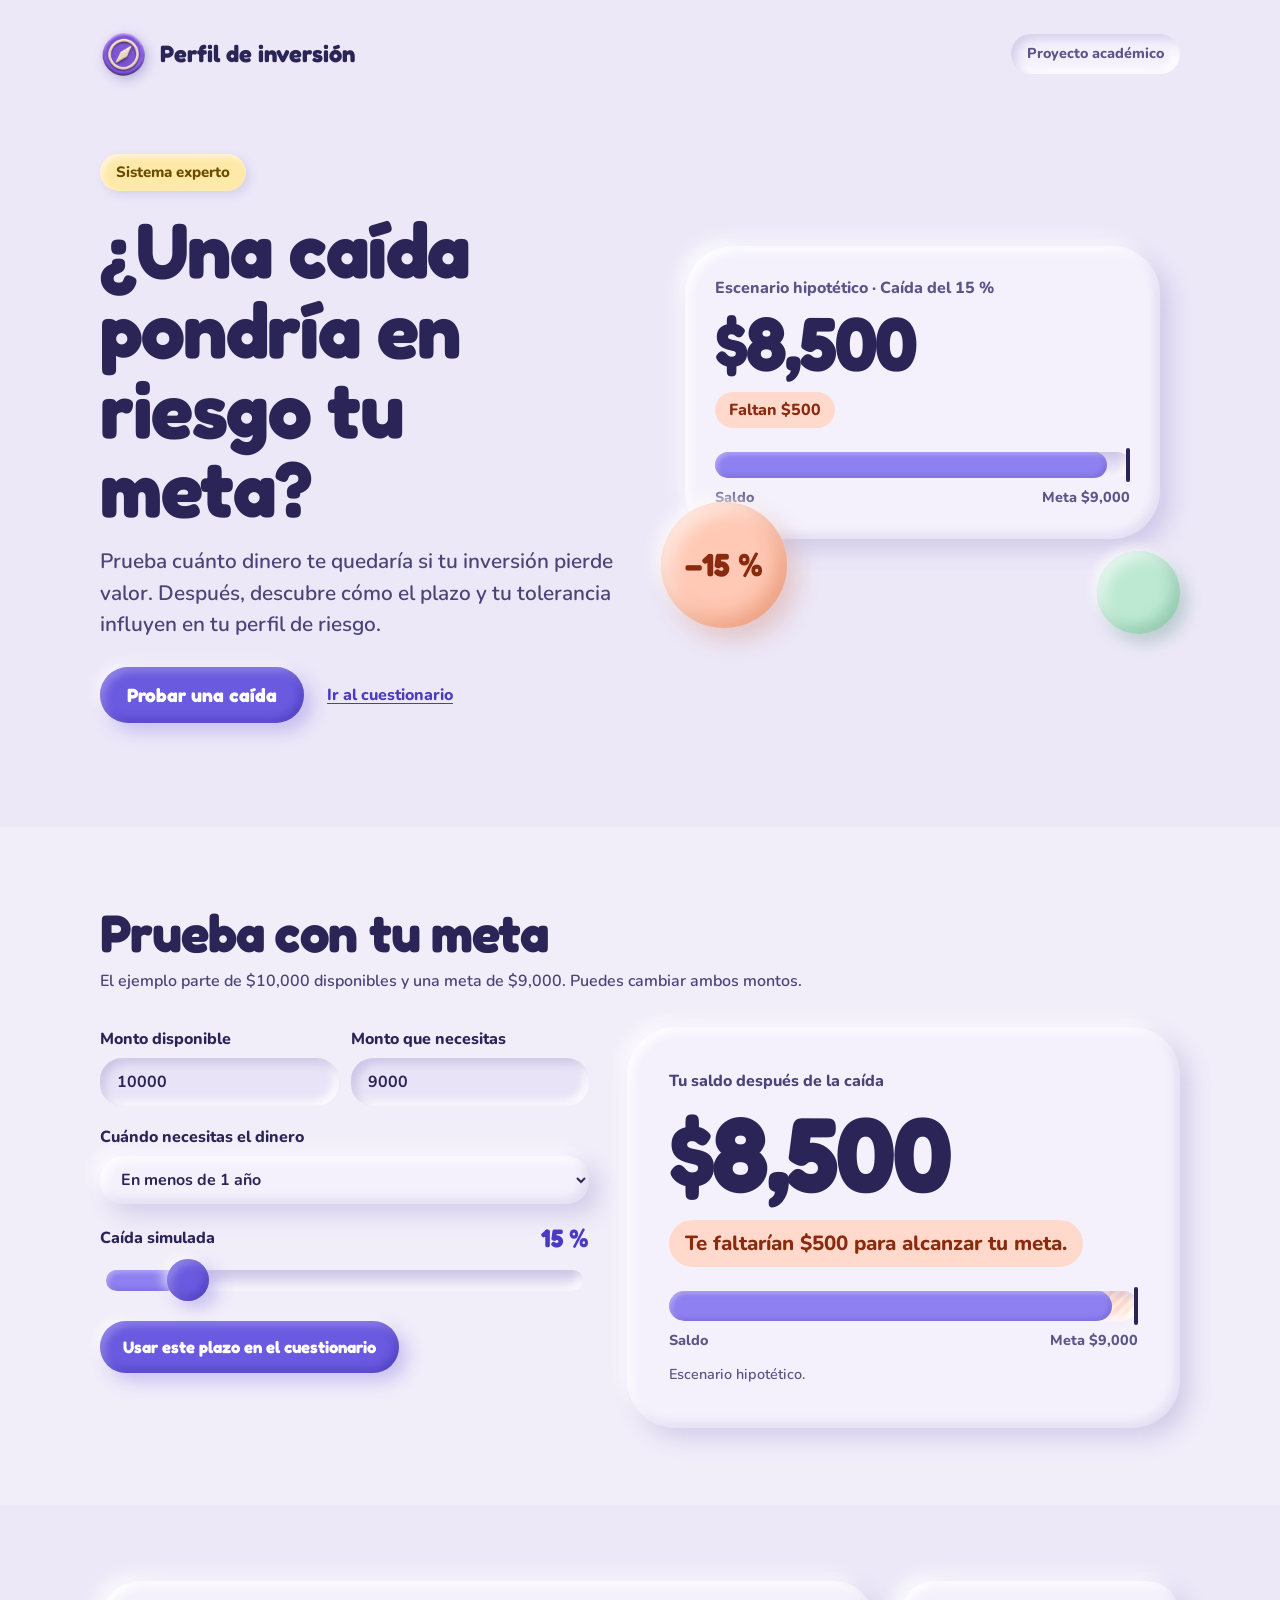
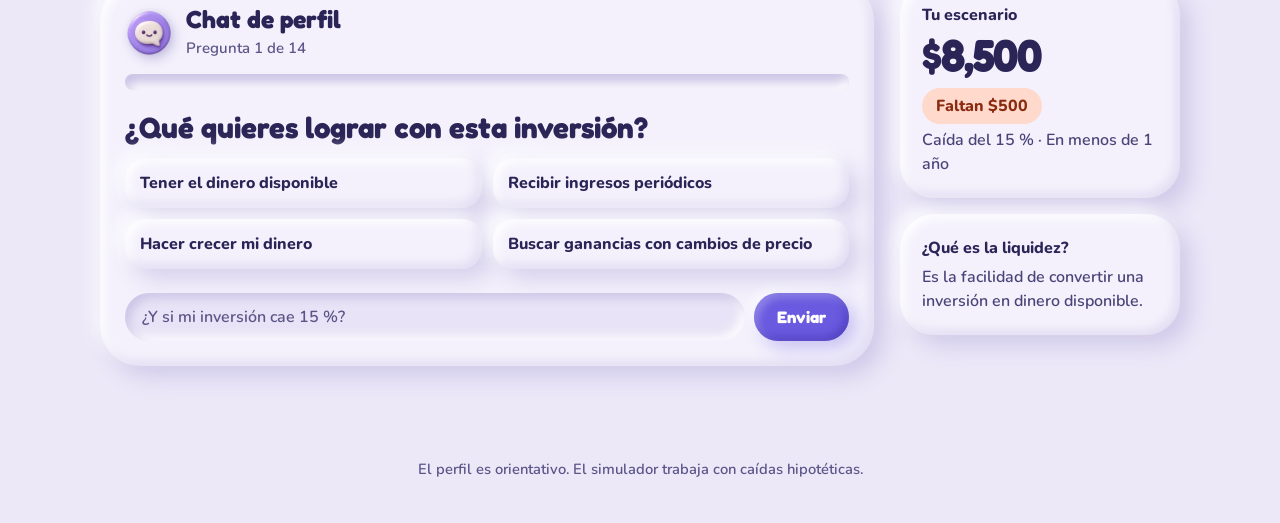
==== commit 1a5c0ace: "Integrar el diseño claymorphism y sus recursos originales" ====
--- a/index.html
+++ b/index.html
@@ -2,20 +2,20 @@
 <html lang="es-MX">
 <head>
   <meta charset="utf-8">
-  <meta http-equiv="Content-Security-Policy" content="default-src 'none'; script-src 'self'; style-src 'self'; img-src 'self'; connect-src 'self'; base-uri 'none'; form-action 'none'">
+  <meta http-equiv="Content-Security-Policy" content="default-src 'none'; script-src 'self'; style-src 'self'; font-src 'self'; img-src 'self'; connect-src 'self'; base-uri 'none'; form-action 'none'">
   <meta name="viewport" content="width=device-width, initial-scale=1">
   <meta name="description" content="Explora tu perfil de riesgo y entiende qué respuestas explican tu resultado.">
-  <meta name="theme-color" content="#151517">
+  <meta name="theme-color" content="#ece8f8">
   <title>Perfil de inversión</title>
-  <link rel="icon" href="./assets/marca.webp" type="image/webp">
-  <link rel="stylesheet" href="./styles.css?v=5">
-  <script type="module" src="./chat.mjs?v=5"></script>
+  <link rel="icon" href="./assets/marca-clay.webp" type="image/webp">
+  <link rel="stylesheet" href="./styles.css?v=6">
+  <script type="module" src="./chat.mjs?v=6"></script>
 </head>
 <body>
   <header class="header">
     <div class="contenedor cabecera">
       <div class="marca">
-        <img class="marca-icono" src="./assets/marca.webp" width="34" height="34" alt="">
+        <img class="marca-icono" src="./assets/marca-clay.webp" width="48" height="48" alt="">
         <span>Perfil de inversión</span>
       </div>
       <span class="contexto">Proyecto académico</span>
@@ -34,7 +34,19 @@
             <a class="enlace-portada" href="#cuestionario">Ir al cuestionario</a>
           </div>
         </div>
-        <img class="portada-imagen" src="./assets/brujula.webp" width="1080" height="720" alt="" fetchpriority="high">
+        <div class="portada-visual">
+          <div class="portada-resultado tarjeta-clay" data-escenario-panel data-balance="faltante">
+            <p class="portada-contexto">Escenario hipotético <span aria-hidden="true">·</span> Caída del <span data-escenario-pct>15 %</span></p>
+            <p class="saldo" data-escenario-saldo>$8,500</p>
+            <p class="chip-balance" data-escenario-balance>Faltan $500</p>
+            <div class="medidor-meta">
+              <progress data-escenario-cobertura max="100" value="94.44" aria-label="Meta cubierta"></progress>
+            </div>
+            <div class="leyenda-meta"><span>Saldo</span><span>Meta <span data-escenario-meta>$9,000</span></span></div>
+          </div>
+          <div class="esfera esfera-caida" data-escenario-orb aria-hidden="true">−15 %</div>
+          <div class="esfera esfera-menta" aria-hidden="true"></div>
+        </div>
       </div>
     </section>
 
@@ -64,16 +76,24 @@
             <div class="caida">
               <div>
                 <label for="caida">Caída simulada</label>
-                <output id="caida-valor" for="caida">20 %</output>
+                <output id="caida-valor" for="caida">15 %</output>
               </div>
-              <input id="caida" type="range" min="0" max="100" step="1" value="20" aria-valuetext="20 por ciento">
+              <div class="caida-control">
+                <progress class="barra-caida" id="barra-caida" max="100" value="15" aria-hidden="true"></progress>
+                <input id="caida" type="range" min="0" max="100" step="1" value="15" aria-valuetext="15 por ciento">
+              </div>
             </div>
             <button class="boton-oscuro" type="submit">Usar este plazo en el cuestionario</button>
           </form>
-          <div class="escenario-resultado" role="status" aria-live="polite">
+          <div class="escenario-resultado tarjeta-clay" data-escenario-panel data-balance="faltante" role="status" aria-live="polite">
             <p id="escenario-titulo">Tu saldo después de la caída</p>
-            <p id="saldo-caida" class="saldo">$8,000</p>
-            <p id="resultado-caida">Te faltarían $1,000 para alcanzar tu meta.</p>
+            <p id="saldo-caida" class="saldo" data-escenario-saldo>$8,500</p>
+            <p id="resultado-caida" class="chip-balance">Te faltarían $500 para alcanzar tu meta.</p>
+            <div class="medidor-meta medidor-simulador">
+              <progress data-escenario-cobertura max="100" value="94.44" aria-label="Meta cubierta"></progress>
+            </div>
+            <div class="leyenda-meta"><span>Saldo</span><span>Meta <span data-escenario-meta>$9,000</span></span></div>
+            <p class="escenario-nota">Escenario hipotético.</p>
           </div>
         </div>
       </section>
@@ -81,30 +101,45 @@
 
     <div class="zona-chat">
       <section class="chat contenedor" id="cuestionario" aria-labelledby="titulo-chat" tabindex="-1">
-        <header class="chat-cabecera">
-          <img class="asistente" src="./assets/asistente.webp" width="42" height="42" alt="">
-          <div class="chat-identidad">
-            <h2 id="titulo-chat">Chat de perfil</h2>
-            <p id="progreso">Pregunta 1 de 14</p>
+        <div class="chat-panel tarjeta-clay">
+          <header class="chat-cabecera">
+            <img class="asistente" src="./assets/asistente-clay.webp" width="49" height="49" alt="">
+            <div class="chat-identidad">
+              <h2 id="titulo-chat">Chat de perfil</h2>
+              <p id="progreso">Pregunta 1 de 14</p>
+            </div>
+            <button type="button" class="boton-texto" id="reiniciar" hidden>Reiniciar</button>
+            <progress class="barra-chat" id="barra-chat" value="0" max="14" aria-label="Respuestas registradas"></progress>
+          </header>
+          <div class="chat-cuerpo">
+            <div id="conversacion"></div>
+            <div id="ayuda-respuesta" class="ayuda" role="status" hidden></div>
           </div>
-          <button type="button" class="boton-texto" id="reiniciar" hidden>Reiniciar</button>
-        </header>
-        <div class="chat-cuerpo">
-          <div id="conversacion"></div>
-          <div id="ayuda-respuesta" class="ayuda" role="status" hidden></div>
+          <footer class="chat-pie">
+            <form id="consulta" autocomplete="off">
+              <label class="solo-lectores" for="duda">Pregunta al chat</label>
+              <input id="duda" name="duda" type="text" maxlength="160" placeholder="¿Y si mi inversión cae 15 %?" required>
+              <button type="submit" class="boton-oscuro">Enviar</button>
+            </form>
+            <div id="opcion-deepseek" class="opcion-deepseek" hidden>
+              <label><input type="checkbox" id="usar-deepseek" autocomplete="off"> Usar DeepSeek para interpretar mis preguntas</label>
+              <p>Al activarlo, el texto que envíes se comparte con DeepSeek.</p>
+            </div>
+          </footer>
+          <noscript><p class="sin-script">Activa JavaScript para usar el cuestionario.</p></noscript>
         </div>
-        <footer class="chat-pie">
-          <form id="consulta" autocomplete="off">
-            <label class="solo-lectores" for="duda">Pregunta al chat</label>
-            <input id="duda" name="duda" type="text" maxlength="160" placeholder="¿Y si mi inversión cae 15 %?" required>
-            <button type="submit" class="boton-oscuro">Enviar</button>
-          </form>
-          <div id="opcion-deepseek" class="opcion-deepseek" hidden>
-            <label><input type="checkbox" id="usar-deepseek" autocomplete="off"> Usar DeepSeek para interpretar mis preguntas</label>
-            <p>Al activarlo, el texto que envíes se comparte con DeepSeek.</p>
-          </div>
-        </footer>
-        <noscript><p class="sin-script">Activa JavaScript para usar el cuestionario.</p></noscript>
+        <aside class="chat-lateral" id="chat-lateral">
+          <section class="tarjeta-clay resumen-lateral" data-escenario-panel data-balance="faltante" aria-labelledby="escenario-lateral">
+            <h3 id="escenario-lateral">Tu escenario</h3>
+            <p class="saldo" data-escenario-saldo>$8,500</p>
+            <p class="chip-balance" data-escenario-balance>Faltan $500</p>
+            <p class="datos-lateral">Caída del <span data-escenario-pct>15 %</span> <span aria-hidden="true">·</span> <span data-escenario-plazo>En menos de 1 año</span></p>
+          </section>
+          <section class="tarjeta-clay resumen-lateral" aria-labelledby="liquidez-lateral">
+            <h3 id="liquidez-lateral">¿Qué es la liquidez?</h3>
+            <p>Es la facilidad de convertir una inversión en dinero disponible.</p>
+          </section>
+        </aside>
       </section>
     </div>
   </main>
--- a/styles.css
+++ b/styles.css
@@ -1,290 +1,371 @@
+@font-face {
+  font-family: Fredoka;
+  src: url("./assets/fonts/fredoka.woff2") format("woff2");
+  font-style: normal;
+  font-weight: 500 700;
+  font-display: swap;
+}
+@font-face {
+  font-family: Nunito;
+  src: url("./assets/fonts/nunito.woff2") format("woff2");
+  font-style: normal;
+  font-weight: 500 800;
+  font-display: swap;
+}
+
 :root {
   color-scheme: light;
-  color: #1d1d1f;
-  background: #f5f5f7;
-  font: 1.0625rem/1.47 system-ui, -apple-system, BlinkMacSystemFont, "Segoe UI", sans-serif;
-  --fondo: #f5f5f7;
-  --papel: #fff;
-  --grafito: #151517;
-  --tinta: #1d1d1f;
-  --secundario: #55565e;
-  --linea: #dbdce0;
-  --azul: #0066cc;
-  --foco: #0071e3;
-  --azul-suave: #eaf3fd;
-  --tarjeta: 18px;
-  --pastilla: 9999px;
+  color: #2b2557;
+  background: #ece8f8;
+  font: 600 1rem/1.5 Nunito, system-ui, sans-serif;
+  --titulo: Fredoka, system-ui, sans-serif;
+  --fondo: #ece8f8;
+  --superficie: #f4f1fc;
+  --campo: #e8e3f6;
+  --pista: #e3def3;
+  --tinta: #2b2557;
+  --secundario: #4a4478;
+  --suave: #5b5588;
+  --primario: #6a5ae0;
+  --enlace: #4b3bc4;
+  --avance: #8e80f0;
+  --coral: #ffd9cc;
+  --coral-claro: #ffe9e0;
+  --coral-tinta: #8a2a0e;
+  --menta: #bde9d2;
+  --menta-tinta: #0f4d32;
+  --pastilla: 999px;
+  --elevada: 10px 10px 22px #7062b53b, -7px -7px 16px #ffffffc7, inset -5px -5px 10px #7062b520, inset 5px 5px 10px #ffffffdf;
+  --hundida: inset 5px 5px 10px #7062b53b, inset -5px -5px 10px #ffffffdf;
+  --boton: 8px 8px 17px #6a5ae04d, -4px -4px 12px #ffffffac, inset -4px -4px 8px #28198c55, inset 4px 4px 8px #ffffff47;
 }
 
 * { box-sizing: border-box; }
 body { margin: 0; }
 [hidden] { display: none !important; }
-button, input, select { font: inherit; }
+button, input, select { font: inherit; color: inherit; }
 button { cursor: pointer; }
+a { color: var(--enlace); }
 button:focus-visible, a:focus-visible, input:focus-visible, select:focus-visible, summary:focus-visible {
-  outline: 2px solid var(--foco);
-  outline-offset: 3px;
-}
-
-.contenedor { width: min(1100px, calc(100% - 48px)); margin-inline: auto; }
-.header { background: var(--grafito); color: #fafafa; }
+  outline: 3px solid var(--enlace);
+  outline-offset: 4px;
+}
+.contenedor { width: min(1080px, calc(100% - 72px)); margin-inline: auto; }
+.tarjeta-clay { border-radius: 40px; background: var(--superficie); box-shadow: var(--elevada); }
+
 .cabecera {
-  min-height: 56px;
   display: flex;
+  justify-content: space-between;
   align-items: center;
-  justify-content: space-between;
-  gap: 14px;
-  border-bottom: 1px solid #363639;
-}
-.marca { display: flex; align-items: center; gap: 8px; font-weight: 600; }
-.marca-icono, .asistente { display: block; flex: 0 0 auto; filter: grayscale(1); }
-.marca-icono { width: 28px; height: 28px; }
-.contexto { color: #c5c5ca; font-size: .82rem; text-align: right; }
-
-.introduccion { background: var(--grafito); color: #f5f5f7; }
+  min-height: 108px;
+  gap: 12px;
+}
+.marca { display: flex; align-items: center; gap: 12px; font: 700 1.48rem/1.15 var(--titulo); }
+.marca-icono, .asistente {
+  display: block;
+  flex: 0 0 auto;
+  border-radius: 50%;
+  filter: drop-shadow(3px 4px 6px #7062b560);
+}
+.marca-icono { width: 48px; height: 48px; }
+.contexto {
+  padding: 9px 16px;
+  border-radius: var(--pastilla);
+  background: var(--superficie);
+  box-shadow: var(--hundida);
+  color: var(--suave);
+  font-size: .9rem;
+  font-weight: 800;
+  text-align: center;
+}
+
 .portada {
   display: grid;
-  grid-template-columns: minmax(0, .95fr) minmax(0, 1.05fr);
+  grid-template-columns: minmax(0, 1fr) minmax(0, 1fr);
   align-items: center;
-  gap: 20px;
-  padding-block: 28px 32px;
-}
-.intro-texto { position: relative; z-index: 1; padding-block: 12px; }
-.etiqueta { margin: 0; font-size: .85rem; font-weight: 600; }
-.introduccion .etiqueta { color: #c5c5ca; }
+  gap: 42px;
+  padding-block: 46px 104px;
+}
+.intro-texto { min-width: 0; }
+.etiqueta { margin: 0; font-size: .94rem; font-weight: 800; }
+.intro-texto .etiqueta {
+  display: inline-block;
+  padding: 7px 16px;
+  border-radius: var(--pastilla);
+  color: #6b4b00;
+  background: #ffe9a8;
+  box-shadow: 4px 4px 10px #7062b52a, inset 3px 3px 6px #ffffff98;
+}
 h1 {
-  max-width: 12ch;
-  margin: 9px 0 14px;
-  font-size: clamp(2.6rem, 5.4vw, 4.45rem);
-  font-weight: 600;
-  line-height: 1.02;
-  letter-spacing: -.05em;
-  text-wrap: balance;
-}
-.bajada { max-width: 38ch; margin: 0; color: #d4d4d9; font-size: clamp(1rem, 2vw, 1.16rem); }
-.portada-imagen {
+  max-width: 13ch;
+  margin: 19px 0 17px;
+  font: 700 clamp(2.7rem, 6.25vw, 4.9rem)/1.02 var(--titulo);
+  letter-spacing: -.018em;
+}
+.bajada { max-width: 45ch; margin: 0; color: var(--secundario); font-size: clamp(1rem, 1.8vw, 1.3rem); }
+.acciones-portada { display: flex; flex-wrap: wrap; align-items: center; gap: 13px 23px; margin-top: 27px; }
+.enlace-portada { font-weight: 800; text-underline-offset: 3px; }
+
+.accion, .boton-oscuro {
+  display: inline-flex;
+  min-height: 48px;
+  align-items: center;
+  justify-content: center;
+  padding: 11px 23px;
+  border: 0;
+  border-radius: var(--pastilla);
+  background: var(--primario);
+  box-shadow: var(--boton);
+  color: #fff;
+  font: 700 1.04rem/1.25 var(--titulo);
+  text-align: center;
+  text-decoration: none;
+  transition: background-color 160ms ease, box-shadow 160ms ease;
+}
+.accion { min-height: 56px; padding-inline: 27px; font-size: 1.2rem; }
+.accion:hover, .boton-oscuro:hover { background: var(--enlace); }
+.accion:active, .boton-oscuro:active { box-shadow: inset 4px 4px 10px #28198c8c; }
+.boton-oscuro:disabled { opacity: .7; cursor: wait; }
+
+.portada-visual { position: relative; padding: 12px 20px 104px 24px; }
+.portada-resultado { position: relative; padding: 30px; border-radius: 48px; }
+.portada-contexto { margin: 0; color: var(--suave); font-weight: 800; }
+.saldo {
+  margin: 5px 0 10px;
+  font: 700 clamp(3.2rem, 6.1vw, 4.7rem)/1.02 var(--titulo);
+  letter-spacing: -.026em;
+  overflow-wrap: anywhere;
+}
+.chip-balance {
+  display: inline-block;
+  margin: 0;
+  padding: 6px 14px;
+  border-radius: var(--pastilla);
+  background: var(--campo);
+  font-weight: 800;
+}
+[data-balance="faltante"] .chip-balance { background: var(--coral); color: var(--coral-tinta); }
+[data-balance="sobrante"] .chip-balance, [data-balance="justo"] .chip-balance { background: var(--menta); color: var(--menta-tinta); }
+.esfera { position: absolute; display: grid; place-content: center; border-radius: 50%; pointer-events: none; }
+.esfera-caida {
+  display: flex;
+  justify-content: center;
+  align-items: center;
+  bottom: 15px;
+  left: 0;
+  width: 126px;
+  height: 126px;
+  background: #ffc9b5;
+  color: var(--coral-tinta);
+  box-shadow: 10px 12px 25px #c2410c36, -6px -6px 15px #ffffffbd, inset -9px -9px 20px #c2410c4a, inset 9px 9px 18px #ffffff9f;
+  font: 700 2rem/1 var(--titulo);
+}
+.esfera-menta {
+  bottom: 9px;
+  right: 0;
+  width: 83px;
+  height: 83px;
+  background: var(--menta);
+  box-shadow: 7px 9px 16px #136b4538, -4px -4px 12px #ffffffbf, inset -7px -7px 14px #136b453c, inset 7px 7px 14px #ffffff9c;
+}
+
+progress {
   display: block;
   width: 100%;
-  height: auto;
-  mask-image: radial-gradient(ellipse at center, #000 56%, transparent 79%);
-}
-
-.accion, .boton-oscuro {
-  display: inline-flex;
-  align-items: center;
-  justify-content: center;
-  min-height: 44px;
-  padding: 8px 18px;
+  height: 16px;
+  appearance: none;
+  overflow: hidden;
   border: 0;
   border-radius: var(--pastilla);
-  background: var(--azul);
-  color: var(--papel);
-  font-weight: 600;
-  text-decoration: none;
-}
-.accion { margin-top: 20px; }
-.acciones-portada { display: flex; flex-wrap: wrap; align-items: baseline; gap: 10px 18px; }
-.enlace-portada { color: #80bdff; font-size: .95rem; font-weight: 600; }
-.accion:hover, .boton-oscuro:hover { background: #0059b4; }
-.accion:active, .boton-oscuro:active, .opcion:active, .boton-explicar:active { transform: scale(.98); }
-
-.zona-simulador { background: var(--papel); padding-block: clamp(28px, 5vw, 60px); }
-.simulador { max-width: 820px; scroll-margin-top: 16px; }
-.simulador:focus { outline: none; }
-.simulador-cabecera h2 { margin: 0; font-size: clamp(1.8rem, 4vw, 2.6rem); font-weight: 600; letter-spacing: -.045em; }
-.simulador-cabecera p { margin: 5px 0 20px; color: var(--secundario); }
-.simulador-cuadricula { display: grid; grid-template-columns: minmax(0, 1.15fr) minmax(0, .85fr); gap: 18px; }
-.escenario { display: grid; gap: 14px; align-content: start; }
-.escenario label { display: block; font-weight: 600; font-size: .94rem; }
-.escenario input[type="number"], .escenario select {
-  display: block;
+  background: var(--pista);
+  color: var(--avance);
+  box-shadow: var(--hundida);
+}
+progress::-webkit-progress-bar { border-radius: var(--pastilla); background: transparent; }
+progress::-webkit-progress-value { border-radius: var(--pastilla); background: var(--avance); box-shadow: inset -2px -2px 5px #28198c35, inset 2px 2px 5px #ffffff5c; }
+progress::-moz-progress-bar { border-radius: var(--pastilla); background: var(--avance); box-shadow: inset -2px -2px 5px #28198c35, inset 2px 2px 5px #ffffff5c; }
+.medidor-meta { position: relative; margin-top: 24px; }
+.medidor-meta progress { height: 26px; }
+.medidor-meta::after {
+  content: "";
+  position: absolute;
+  top: -4px;
+  right: 0;
+  bottom: -4px;
+  width: 4px;
+  border-radius: var(--pastilla);
+  background: var(--tinta);
+}
+.leyenda-meta { display: flex; justify-content: space-between; gap: 8px; margin-top: 9px; color: var(--suave); font-size: .9rem; font-weight: 800; }
+
+.zona-simulador { background: #f1edf9; padding-block: clamp(38px, 6vw, 78px); }
+.simulador, .chat { scroll-margin-top: 20px; }
+.simulador:focus, .chat:focus { outline: none; }
+.simulador-cabecera h2 { margin: 0; font: 700 clamp(2rem, 4.2vw, 3.3rem)/1.1 var(--titulo); letter-spacing: -.018em; }
+.simulador-cabecera p { margin: 7px 0 34px; color: var(--secundario); }
+.simulador-cuadricula { display: grid; grid-template-columns: minmax(0, 1fr) minmax(0, 1.13fr); align-items: start; gap: 38px; }
+.escenario { display: grid; gap: 19px; min-width: 0; }
+.escenario label { display: block; font-weight: 800; }
+.escenario input[type="number"], .escenario select, #duda {
+  min-width: 0;
+  min-height: 48px;
+  padding: 10px 17px;
+  border: 0;
+  border-radius: 22px;
+  background: var(--campo);
+  box-shadow: var(--hundida);
+}
+.escenario input[type="number"], .escenario select { display: block; width: 100%; margin-top: 7px; font-weight: 700; }
+.escenario select { background: var(--superficie); box-shadow: var(--elevada); }
+.montos { display: grid; grid-template-columns: repeat(2, minmax(0, 1fr)); gap: 12px; }
+.caida > div:first-child { display: flex; align-items: center; justify-content: space-between; gap: 12px; }
+.caida output { color: var(--enlace); font: 700 1.58rem/1.2 var(--titulo); font-variant-numeric: tabular-nums; }
+.caida-control { display: grid; align-items: center; margin-top: 5px; }
+.caida-control > * { grid-area: 1 / 1; }
+.barra-caida { width: calc(100% - 12px); height: 21px; justify-self: center; }
+#caida {
   width: 100%;
-  min-width: 0;
-  margin-top: 5px;
-  padding: 9px 12px;
-  border: 1px solid var(--linea);
-  border-radius: 11px;
-  color: var(--tinta);
-  background: var(--papel);
-}
-.montos { display: grid; grid-template-columns: repeat(2, minmax(0, 1fr)); gap: 10px; }
-.caida > div { display: flex; align-items: baseline; justify-content: space-between; gap: 12px; }
-.caida output { color: var(--azul); font-variant-numeric: tabular-nums; }
-.caida input[type="range"] { min-height: 36px; padding: 0; margin: 0; accent-color: var(--azul); }
-.escenario .boton-oscuro { justify-self: start; }
-.escenario-resultado {
-  align-self: start;
-  border-radius: var(--tarjeta);
-  background: var(--fondo);
-  padding: 22px;
-}
+  height: 44px;
+  margin: 0;
+  appearance: none;
+  border-radius: var(--pastilla);
+  background: transparent;
+  cursor: pointer;
+}
+#caida::-webkit-slider-runnable-track { background: transparent; }
+#caida::-moz-range-track { background: transparent; }
+#caida::-webkit-slider-thumb { width: 42px; height: 42px; appearance: none; border: 0; border-radius: 50%; background: var(--primario); box-shadow: var(--boton); }
+#caida::-moz-range-thumb { width: 42px; height: 42px; border: 0; border-radius: 50%; background: var(--primario); box-shadow: var(--boton); }
+.escenario .boton-oscuro { justify-self: start; min-height: 52px; }
+.escenario-resultado { padding: clamp(24px, 4.4vw, 42px); border-radius: 48px; }
 .escenario-resultado p { margin: 0; }
-.escenario-resultado .saldo {
-  margin: 6px 0;
-  font-size: clamp(2rem, 5vw, 3.25rem);
-  font-weight: 600;
-  letter-spacing: -.045em;
-  overflow-wrap: anywhere;
-}
-
-.zona-chat { padding-block: clamp(26px, 5vw, 58px); }
-.chat {
-  max-width: 820px;
-  min-width: 0;
-  border: 1px solid var(--linea);
-  border-radius: var(--tarjeta);
-  background: var(--papel);
-  scroll-margin-top: 16px;
-}
-.chat:focus { outline: none; }
-.chat-cabecera {
-  display: flex;
-  align-items: center;
-  gap: 12px;
-  padding: 15px 20px;
-  border-bottom: 1px solid var(--linea);
-}
-.asistente { width: 38px; height: 38px; }
-.chat-identidad { flex: 1; }
-.chat-identidad h2 { margin: 0; font-size: 1.125rem; font-weight: 600; letter-spacing: -.02em; }
-.chat-identidad p { margin: 2px 0 0; color: var(--secundario); font-size: .85rem; }
-
-.chat-cuerpo {
-  max-height: 580px;
-  padding: 18px 20px;
-  overflow: auto;
-}
-.turno, .ayuda, .resultado {
-  padding: 16px;
-  border-radius: var(--tarjeta);
-  background: var(--fondo);
-}
-.pregunta { margin: 0 0 12px; font-size: 1.12rem; font-weight: 600; letter-spacing: -.015em; }
-.opciones { display: grid; grid-template-columns: repeat(2, minmax(0, 1fr)); gap: 8px; }
+#escenario-titulo { color: var(--secundario); font-weight: 800; }
+.escenario-resultado .saldo { margin: 6px 0 14px; font-size: clamp(3.6rem, 8.2vw, 7rem); }
+.escenario-resultado .chip-balance { padding: 8px 16px; font-size: clamp(1.05rem, 1.6vw, 1.4rem); }
+.medidor-simulador progress { height: 30px; }
+[data-balance="faltante"] .medidor-simulador progress { background: repeating-linear-gradient(135deg, var(--coral), var(--coral) 4px, var(--coral-claro) 4px, var(--coral-claro) 8px); }
+.escenario-resultado .escenario-nota { margin-top: 13px; color: var(--suave); font-size: .9rem; }
+
+.zona-chat { padding-block: clamp(42px, 6vw, 86px); }
+.chat { display: grid; grid-template-columns: minmax(0, 1fr) minmax(0, 280px); align-items: start; gap: 26px; }
+.chat--resultado { grid-template-columns: minmax(0, 1fr); }
+.chat-lateral, .resultado-lateral, .motivos { display: grid; align-content: start; gap: 16px; min-width: 0; }
+.resumen-lateral { padding: 22px; border-radius: 34px; }
+.resumen-lateral h3 { margin: 0 0 5px; font-size: 1rem; font-weight: 800; }
+.resumen-lateral p:not(.saldo, .chip-balance) { margin: 4px 0 0; color: var(--secundario); }
+.resumen-lateral .saldo { font-size: clamp(2rem, 3.9vw, 2.8rem); }
+.resumen-lateral .datos-lateral { margin-top: 9px; }
+.chat-panel { min-width: 0; padding: 25px; }
+.chat-cabecera { display: grid; grid-template-columns: auto 1fr auto; align-items: center; gap: 8px 12px; }
+.asistente { width: 49px; height: 49px; }
+.chat-identidad { min-width: 0; }
+.chat-identidad h2 { margin: 0; font: 700 1.55rem/1.1 var(--titulo); }
+.chat-identidad p { margin: 3px 0 0; color: var(--suave); font-size: .94rem; }
+.barra-chat { grid-column: 1 / -1; margin-top: 7px; }
+.chat-cuerpo { padding-block: 20px 14px; }
+.pregunta { margin: 0 0 14px; font: 700 clamp(1.4rem, 2.3vw, 1.9rem)/1.16 var(--titulo); }
+.opciones { display: grid; grid-template-columns: repeat(2, minmax(0, 1fr)); gap: 11px; }
 .opcion, .boton-explicar {
-  min-height: 44px;
-  padding: 8px 12px;
-  border: 1px solid var(--linea);
-  border-radius: 11px;
-  color: var(--tinta);
-  background: var(--papel);
-  font-size: .95rem;
-  font-weight: 600;
+  min-height: 50px;
+  padding: 11px 15px;
+  border: 0;
+  border-radius: 20px;
+  background: var(--superficie);
+  box-shadow: var(--elevada);
+  font-weight: 800;
+  transition: background-color 160ms ease, box-shadow 160ms ease;
 }
 .opcion { text-align: left; }
-.opcion:hover, .opcion[aria-pressed="true"] { border-color: var(--azul); background: var(--azul-suave); }
-.opcion[aria-pressed="true"] { color: var(--azul); }
-.boton-texto {
-  min-height: 44px;
-  padding: 5px 8px;
-  border: 0;
-  border-radius: 8px;
-  background: transparent;
-  color: var(--azul);
-  font-size: .9rem;
-  font-weight: 600;
-}
+.opcion:hover { background: #e9e2ff; }
+.opcion[aria-pressed="true"] {
+  color: #fff;
+  background: var(--primario);
+  box-shadow: var(--boton);
+}
+.opcion:active, .boton-explicar:active { box-shadow: var(--hundida); }
+.boton-texto { min-height: 44px; padding: 5px 8px; border: 0; border-radius: 12px; background: transparent; color: var(--enlace); font-weight: 800; }
 .boton-texto:hover { text-decoration: underline; }
-.volver { margin-top: 6px; }
-
-.respuestas {
-  margin-top: 12px;
-  border: 1px solid var(--linea);
-  border-radius: 11px;
-}
-.respuestas summary {
-  min-height: 44px;
-  padding: 9px 12px;
-  border-radius: 11px;
-  color: var(--azul);
-  font-weight: 600;
-  cursor: pointer;
-}
-.respuestas ul { margin: 0; padding: 0 12px; list-style: none; }
-.respuesta {
-  display: flex;
-  flex-wrap: wrap;
-  align-items: center;
-  justify-content: space-between;
-  gap: 5px 12px;
-  padding-block: 7px;
-  border-top: 1px solid var(--linea);
-  font-size: .94rem;
-}
+.volver { margin-top: 5px; }
+.respuestas { margin-top: 13px; border-radius: 24px; background: var(--superficie); box-shadow: var(--elevada); }
+.respuestas summary { min-height: 44px; padding: 10px 16px; border-radius: 24px; color: var(--enlace); font-weight: 800; cursor: pointer; }
+.respuestas ul { margin: 0; padding: 0 14px 7px; list-style: none; }
+.respuesta { display: flex; flex-wrap: wrap; justify-content: space-between; align-items: center; gap: 4px 10px; padding-block: 6px; border-top: 1px solid #d9d3ec; }
 .respuesta-texto { flex: 1 1 180px; min-width: 0; }
 .respuesta-texto strong, .respuesta-texto span { display: block; }
 .respuesta-texto span { color: var(--secundario); }
-.ayuda { margin-top: 12px; color: var(--tinta); }
-
-.resultado .etiqueta { color: var(--secundario); }
-.resultado h3 {
-  margin: 4px 0 9px;
-  font-size: clamp(1.75rem, 4vw, 2.65rem);
-  font-weight: 600;
-  line-height: 1.1;
-  letter-spacing: -.045em;
-}
-.resultado-texto { margin: 0; }
-.motivos { margin-top: 12px; padding-top: 10px; border-top: 1px solid var(--linea); }
-.motivos h4 { margin: 0; }
-.motivos h5 { margin: 12px 0 3px; font-size: .95rem; }
-.motivos p { margin: 0; }
-.motivos ul { margin: 6px 0; padding-left: 22px; }
-.motivos li + li { margin-top: 4px; }
-#vinculo-escenario { margin-top: 8px; }
-.boton-explicar { margin-top: 12px; color: var(--azul); border: 1px solid var(--azul); border-radius: var(--pastilla); }
-.boton-explicar:hover { background: var(--azul-suave); }
-
-.chat-pie { padding: 13px 20px; border-top: 1px solid var(--linea); }
-.chat-pie form { display: flex; align-items: stretch; gap: 8px; }
-input {
-  flex: 1;
-  width: 100%;
-  min-width: 0;
-  padding: 8px 13px;
-  border: 1px solid var(--linea);
-  border-radius: var(--pastilla);
-  background: var(--papel);
-  color: var(--tinta);
-}
-input::placeholder { color: var(--secundario); }
-.opcion-deepseek { margin-top: 10px; font-size: .83rem; }
-.opcion-deepseek input { width: auto; accent-color: var(--azul); }
-.opcion-deepseek p { margin: 2px 0 0; color: var(--secundario); }
-.boton-oscuro:disabled { opacity: .7; cursor: wait; }
-
-.pie { padding: 0 0 24px; text-align: center; }
-.alcance, .sin-script { color: var(--secundario); font-size: .85rem; }
-.sin-script { padding-inline: 20px; }
-.solo-lectores {
-  position: absolute;
-  width: 1px;
-  height: 1px;
-  margin: -1px;
-  overflow: hidden;
-  clip-path: inset(50%);
-  white-space: nowrap;
-}
-
-@media (max-width: 680px) {
-  .contenedor { width: calc(100% - 28px); }
-  .portada { grid-template-columns: 1fr; gap: 0; padding-block: 22px 4px; text-align: center; }
-  .intro-texto { padding-block: 0; }
-  h1 { max-width: 15ch; margin-inline: auto; font-size: clamp(2.15rem, 8.5vw, 3.2rem); }
-  .bajada { margin-inline: auto; }
-  .portada-imagen { width: min(100%, 380px); margin-inline: auto; }
-  .acciones-portada { justify-content: center; }
-  .simulador-cuadricula { grid-template-columns: 1fr; }
-  .chat-cuerpo { max-height: none; }
-  .chat-cabecera, .chat-cuerpo, .chat-pie { padding: 12px; }
-}
-
-@media (max-width: 420px) {
-  .opciones { grid-template-columns: 1fr; }
-  .turno, .ayuda, .resultado { padding: 13px; }
-  .marca { font-size: .95rem; }
+.ayuda { margin-top: 13px; padding: 11px 16px; border-radius: 20px; background: var(--coral-claro); color: #6b2410; }
+
+.resultado { display: grid; grid-template-columns: minmax(0, 1fr); gap: 23px; }
+.resultado--explicado { grid-template-columns: minmax(0, .9fr) minmax(0, 1.1fr); }
+.resultado-perfil, .resultado-escenario, .tarjeta-motivo { padding: 24px; border-radius: 34px; }
+.resultado-perfil .etiqueta { color: var(--suave); }
+.resultado h3 { margin: 4px 0 12px; font: 700 clamp(2.25rem, 5vw, 3.75rem)/1.05 var(--titulo); letter-spacing: -.018em; overflow-wrap: anywhere; }
+.escala-perfil { display: grid; grid-template-columns: repeat(3, minmax(0, 1fr)); gap: 6px; padding: 0; margin: 0; list-style: none; }
+.escala-perfil li { display: grid; place-items: center; min-height: 38px; padding: 4px 3px; border-radius: 14px; text-align: center; font-size: .8rem; font-weight: 800; color: var(--secundario); background: var(--campo); box-shadow: var(--hundida); overflow-wrap: anywhere; }
+.escala-perfil li[aria-current="true"] { color: var(--menta-tinta); background: var(--menta); box-shadow: 4px 4px 8px #136b4530, inset 2px 2px 5px #ffffff91; }
+.resultado-texto { margin: 13px 0 0; color: var(--secundario); }
+.resultado-escenario { background: var(--coral-claro); color: #6b2410; box-shadow: 7px 7px 16px #c2410c27, inset 4px 4px 8px #ffffffa0; }
+.motivos h4 { margin: 0; font: 700 clamp(1.4rem, 2.8vw, 2.05rem)/1.15 var(--titulo); }
+.resultado-escenario h4, .tarjeta-motivo h5 { margin: 0 0 4px; font-size: 1.06rem; font-weight: 800; }
+.tarjeta-motivo h5 { color: var(--enlace); }
+.resultado-escenario p, .tarjeta-motivo p { margin: 0; }
+.tarjeta-motivo ul { margin: 5px 0 9px; padding-left: 19px; }
+.tarjeta-motivo li + li { margin-top: 4px; }
+.resultado-lateral .respuestas { margin-top: 0; }
+.boton-explicar { margin-top: 13px; color: var(--enlace); border-radius: var(--pastilla); }
+.boton-explicar:hover { background: #e9e2ff; }
+
+.chat-pie { padding-top: 10px; background: var(--superficie); }
+.chat-pie form { display: flex; align-items: stretch; gap: 9px; }
+#duda { flex: 1; width: 100%; border-radius: var(--pastilla); }
+#duda::placeholder { color: var(--suave); }
+.opcion-deepseek { margin-top: 10px; font-size: .85rem; }
+.opcion-deepseek input { accent-color: var(--primario); }
+.opcion-deepseek p { margin: 2px 0 0; color: var(--suave); }
+.pie { padding: 0 0 28px; text-align: center; }
+.alcance, .sin-script { color: var(--suave); font-size: .92rem; }
+.solo-lectores { position: absolute; width: 1px; height: 1px; margin: -1px; overflow: hidden; clip-path: inset(50%); white-space: nowrap; }
+
+@media (max-width: 999px) {
+  .portada, .simulador-cuadricula, .chat, .resultado--explicado { grid-template-columns: minmax(0, 1fr); }
+  .cabecera { min-height: 74px; }
+  .portada { gap: 26px; padding-block: 27px 42px; }
+  .portada-visual { padding: 0; }
+  .portada-resultado { padding: 21px; }
+  .esfera, .chat-lateral { display: none; }
+  .simulador-cuadricula { gap: 24px; }
+  .escenario-resultado { grid-row: 1; }
+  .resultado--explicado { gap: 20px; }
+}
+
+@media (max-width: 600px) {
+  .contenedor { width: calc(100% - 36px); }
+  .cabecera { min-height: 66px; }
+  .marca { font-size: 1.12rem; gap: 8px; }
+  .marca-icono { width: 36px; height: 36px; }
+  .contexto { padding: 6px 9px; font-size: .72rem; }
+  .portada { padding-top: 19px; }
+  h1 { font-size: clamp(2.5rem, 10.5vw, 3.35rem); margin: 13px 0 12px; }
+  .acciones-portada { display: grid; gap: 12px; margin-top: 21px; text-align: center; }
+  .accion { width: 100%; min-height: 50px; }
+  .portada-resultado, .escenario-resultado, .chat-panel { padding: 17px; border-radius: 30px; }
+  .portada-resultado .saldo { font-size: 3.2rem; }
+  .portada-resultado .medidor-meta { margin-top: 18px; }
+  .simulador-cabecera p { margin-bottom: 20px; }
+  .escenario .boton-oscuro { justify-self: stretch; }
+  .montos { gap: 8px; }
+  .escenario label { font-size: .92rem; }
+  .escenario input[type="number"], .escenario select { padding-inline: 12px; }
+  .chat-identidad h2 { font-size: 1.3rem; }
+  .asistente { width: 38px; height: 38px; }
+  .opciones { grid-template-columns: minmax(0, 1fr); }
+  .chat-pie { position: sticky; z-index: 2; bottom: 0; padding-block: 8px 9px; }
+  .ayuda, .pregunta, .motivos h4 { scroll-margin-bottom: 112px; }
+  .chat-pie .boton-oscuro { padding-inline: 14px; }
+  #duda { padding-inline: 12px; }
+  .resultado-perfil, .resultado-escenario, .tarjeta-motivo { padding: 17px; border-radius: 26px; }
 }
 
 @media (prefers-reduced-motion: reduce) {
-  .accion:active, .boton-oscuro:active, .opcion:active, .boton-explicar:active { transform: none; }
-}
+  .accion, .boton-oscuro, .opcion, .boton-explicar { transition: none; }
+}
